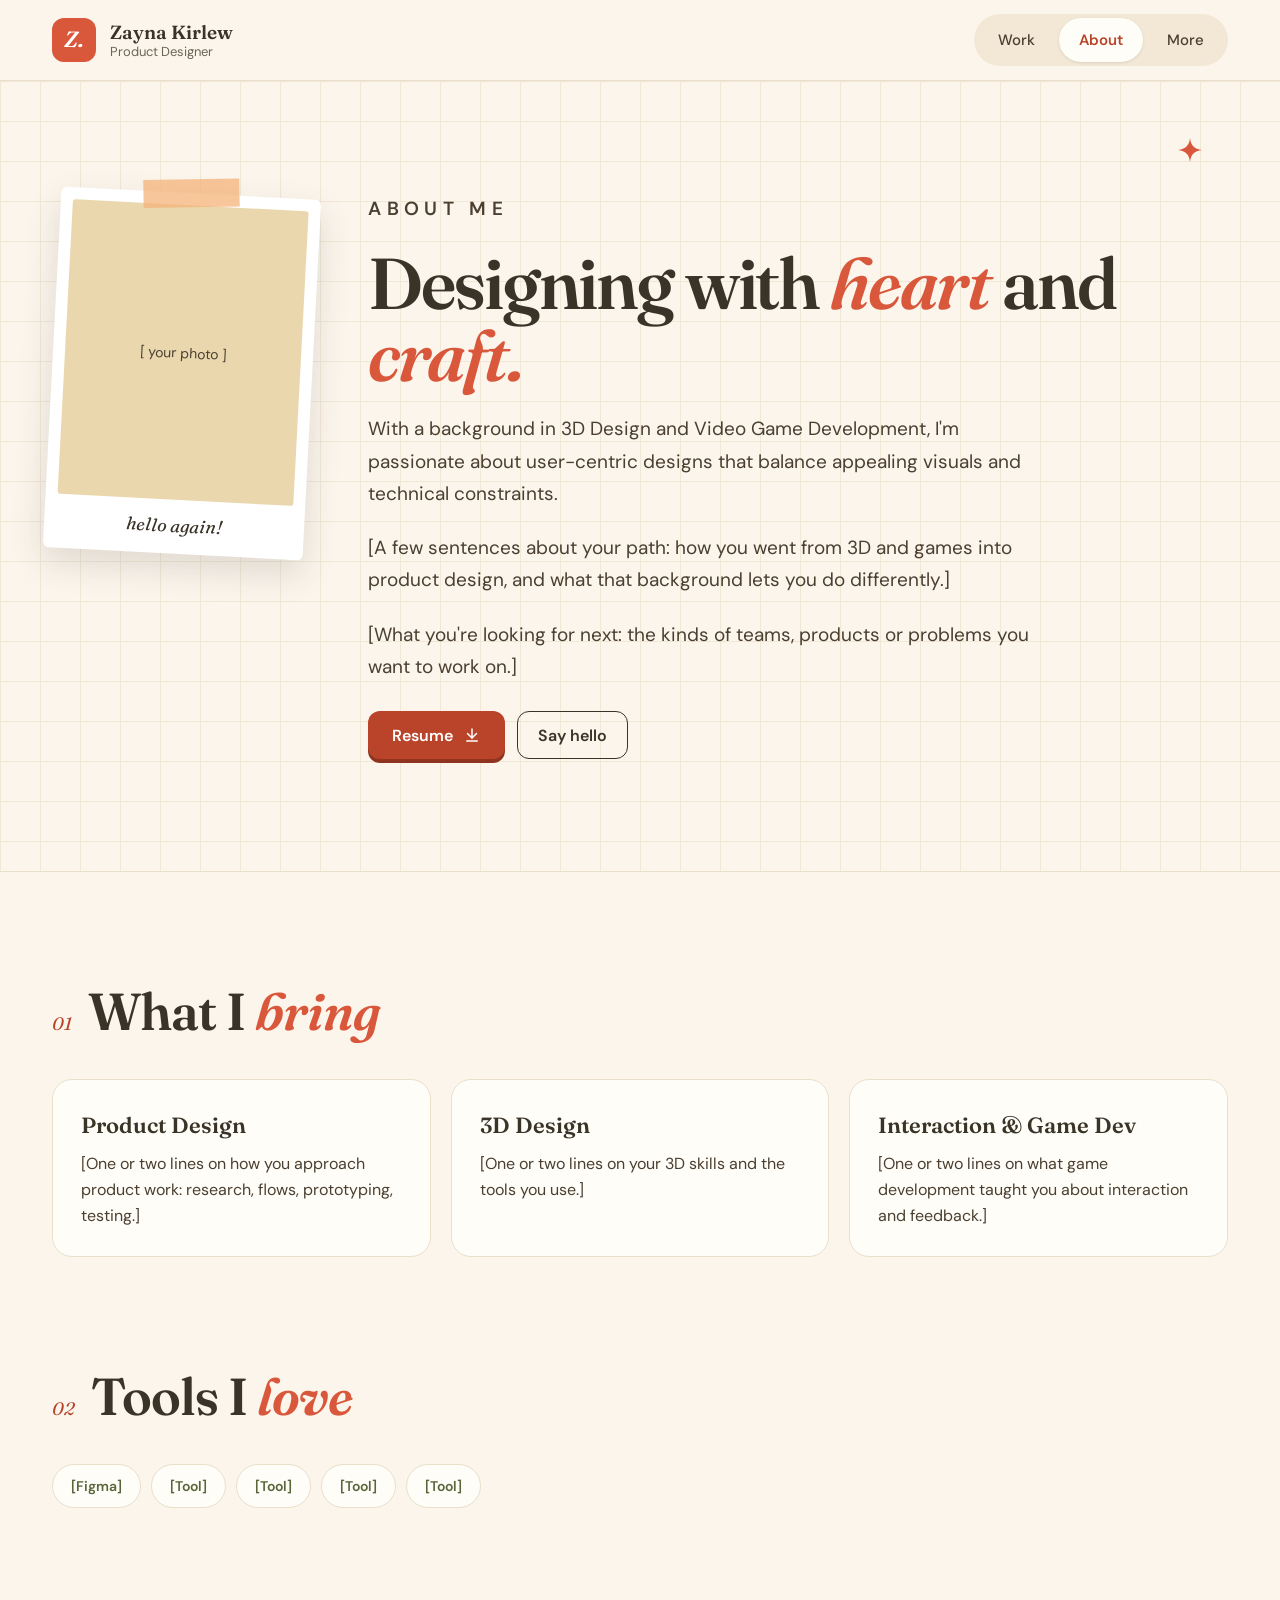
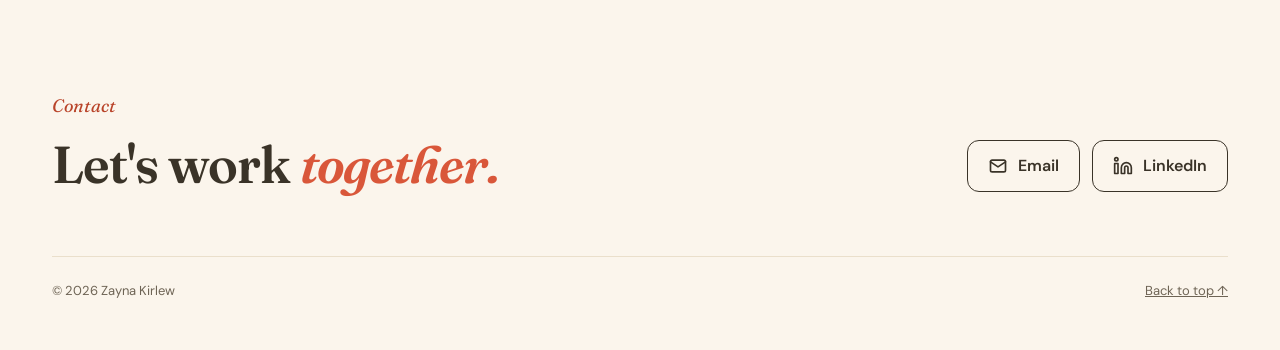
==== about.html @ 2c32fa51 "Add files via upload" ====
<!doctype html>
<html lang="en">
<head>
<meta charset="utf-8">
<meta name="viewport" content="width=device-width, initial-scale=1">
<title>About · Zayna Kirlew</title>
<meta name="description" content="About Zayna Kirlew, a product designer with a background in 3D design and video game development.">
<link rel="icon" href="assets/img/favicon.svg" type="image/svg+xml">
<link rel="preconnect" href="https://fonts.googleapis.com">
<link rel="preconnect" href="https://fonts.gstatic.com" crossorigin>
<link href="https://fonts.googleapis.com/css2?family=Fraunces:ital,opsz,wght@0,9..144,500;0,9..144,600;1,9..144,500;1,9..144,600&family=DM+Sans:wght@400;500;600;700&display=swap" rel="stylesheet">
<link rel="stylesheet" href="assets/css/style.css">
</head>
<body>
<a class="skip" href="#main">Skip to content</a>

<header class="site-header">
  <div class="wrap">
    <a class="brand" href="index.html" aria-label="Zayna Kirlew, home">
      <span class="brand-mark" aria-hidden="true">Z.</span>
      <span class="brand-text">
        <span class="brand-name">Zayna Kirlew</span>
        <span class="brand-role">Product Designer</span>
      </span>
    </a>
    <nav class="nav" aria-label="Main">
      <a href="index.html#work">Work</a>
      <a href="about.html" aria-current="page">About</a>
      <a href="index.html#more">More</a>
    </nav>
  </div>
</header>

<main id="main">
  <section class="hero grid-bg" aria-labelledby="about-title">
    <svg class="sparkle" aria-hidden="true" width="26" height="26" viewBox="0 0 24 24" style="right:6%;top:56px"><path d="M12 1C12.8 8 16 11.2 23 12C16 12.8 12.8 16 12 23C11.2 16 8 12.8 1 12C8 11.2 11.2 8 12 1Z" fill="#D9573A"/></svg>
    <div class="wrap">
      <div class="about-grid" style="width:100%">
        <figure class="photo">
          <!-- REPLACE: <img src="assets/img/zayna.jpg" alt="Zayna Kirlew"> -->
          <div class="ph" role="img" aria-label="Photo of Zayna (placeholder)">[ your photo ]</div>
          <figcaption>hello again!</figcaption>
        </figure>
        <div class="about-body">
          <p class="kicker">About me</p>
          <h1 id="about-title" class="h2" style="font-size:clamp(44px,6vw,72px)">Designing with <span class="accent">heart</span> and <span class="accent">craft.</span></h1>
          <p>With a background in 3D Design and Video Game Development, I'm passionate about user-centric designs that balance appealing visuals and technical constraints.</p>
          <p>[A few sentences about your path: how you went from 3D and games into product design, and what that background lets you do differently.]</p>
          <p>[What you're looking for next: the kinds of teams, products or problems you want to work on.]</p>
          <div style="display:flex;flex-wrap:wrap;gap:12px;padding-top:6px">
            <a class="btn btn-primary" href="assets/Zayna-Kirlew-Resume.pdf" target="_blank" rel="noopener">
              Resume
              <svg aria-hidden="true" width="18" height="18" viewBox="0 0 24 24" fill="none" stroke="currentColor" stroke-width="2" stroke-linecap="round" stroke-linejoin="round"><path d="M12 4v12"/><path d="M6 10l6 6 6-6"/><path d="M5 20h14"/></svg>
            </a>
            <a class="btn btn-outline" href="mailto:zaynakirlew@gmail.com" style="min-height:48px">Say hello</a>
          </div>
        </div>
      </div>
    </div>
  </section>

  <section class="section wrap" aria-labelledby="bring-title">
    <div class="section-head">
      <div class="title">
        <span class="num">01</span>
        <h2 id="bring-title">What I <span class="accent">bring</span></h2>
      </div>
    </div>
    <div class="cards">
      <div class="card">
        <h3>Product Design</h3>
        <p>[One or two lines on how you approach product work: research, flows, prototyping, testing.]</p>
      </div>
      <div class="card">
        <h3>3D Design</h3>
        <p>[One or two lines on your 3D skills and the tools you use.]</p>
      </div>
      <div class="card">
        <h3>Interaction &amp; Game Dev</h3>
        <p>[One or two lines on what game development taught you about interaction and feedback.]</p>
      </div>
    </div>
  </section>

  <section class="wrap" style="padding-bottom:clamp(40px,6vw,72px)" aria-labelledby="tools-title">
    <div class="section-head">
      <div class="title">
        <span class="num">02</span>
        <h2 id="tools-title">Tools I <span class="accent">love</span></h2>
      </div>
    </div>
    <div class="pills">
      <span class="pill">[Figma]</span>
      <span class="pill">[Tool]</span>
      <span class="pill">[Tool]</span>
      <span class="pill">[Tool]</span>
      <span class="pill">[Tool]</span>
    </div>
  </section>
</main>

<footer id="contact" class="site-footer wrap">
  <div class="footer-top">
    <div style="display:flex;flex-direction:column;gap:16px">
      <span class="num">Contact</span>
      <h2 class="h2">Let's work <span class="accent">together.</span></h2>
    </div>
    <div class="contact">
      <a class="btn btn-outline" href="mailto:zaynakirlew@gmail.com">
        <svg aria-hidden="true" width="20" height="20" viewBox="0 0 24 24" fill="none" stroke="currentColor" stroke-width="2" stroke-linecap="round" stroke-linejoin="round"><rect x="3" y="5" width="18" height="14" rx="2"/><path d="M3 7l9 6 9-6"/></svg>
        Email
      </a>
      <a class="btn btn-outline" href="https://www.linkedin.com/in/zkirlew/" target="_blank" rel="noopener">
        <svg aria-hidden="true" width="20" height="20" viewBox="0 0 24 24" fill="none" stroke="currentColor" stroke-width="2" stroke-linecap="round" stroke-linejoin="round"><path d="M16 8a6 6 0 0 1 6 6v7h-4v-7a2 2 0 0 0-4 0v7h-4v-7a6 6 0 0 1 6-6z"/><rect x="2" y="9" width="4" height="12"/><circle cx="4" cy="4" r="2"/></svg>
        LinkedIn
      </a>
    </div>
  </div>
  <div class="footer-bottom">
    <span>© <span data-year>2026</span> Zayna Kirlew</span>
    <a href="#main">Back to top ↑</a>
  </div>
</footer>

<script src="assets/js/main.js"></script>
</body>
</html>
---- assets/css/style.css ----
/* ==========================================================
   Zayna Kirlew — Portfolio
   Warm Journal theme
   ========================================================== */

:root {
  --cream: #FBF5EC;
  --paper: #FFFDF8;
  --grid: #F1E7D7;
  --line: #EADFCB;
  --chip: #F3E8D6;
  --ink: #3A3328;
  --body: #4A3F30;
  --muted: #6E6455;
  --coral: #D9573A;       /* large text & decoration */
  --coral-text: #B9442A;  /* small text & buttons (passes contrast) */
  --olive: #59663A;
  --olive-dark: #4A5530;
  --peach: #F4B37A;
  --peach-light: #F8DCC4;
  --sand: #EAD7AE;
  --sage-light: #E3E6D2;
  --on-olive: #F4EEDD;

  --serif: 'Fraunces', Georgia, serif;
  --sans: 'DM Sans', system-ui, -apple-system, sans-serif;
  --max: 1240px;
  --pad: clamp(16px, 4vw, 32px);
}

* { box-sizing: border-box; }
html { scroll-behavior: smooth; scroll-padding-top: 96px; }
body {
  margin: 0;
  background: var(--cream);
  color: var(--ink);
  font-family: var(--sans);
  font-size: 17px;
  line-height: 1.6;
  -webkit-font-smoothing: antialiased;
}
img { max-width: 100%; display: block; }
a { color: var(--ink); }
a:hover { color: var(--coral-text); }
:focus-visible { outline: 3px solid var(--coral-text); outline-offset: 3px; border-radius: 6px; }
em { font-style: italic; }

.wrap { max-width: var(--max); margin: 0 auto; padding-inline: var(--pad); }
.skip { position: absolute; left: -9999px; top: 8px; background: var(--ink); color: #fff; padding: 10px 16px; border-radius: 8px; z-index: 100; }
.skip:focus { left: 8px; color: #fff; }

/* ---------- Header ---------- */
.site-header {
  position: sticky; top: 0; z-index: 50;
  background: rgba(251, 245, 236, 0.92);
  backdrop-filter: blur(10px);
  -webkit-backdrop-filter: blur(10px);
  border-bottom: 1px solid var(--line);
}
.site-header .wrap {
  display: flex; flex-wrap: wrap; align-items: center; justify-content: space-between;
  gap: 12px 16px; padding-block: 14px;
}
.brand { display: flex; align-items: center; gap: 14px; text-decoration: none; }
.brand-mark {
  width: 44px; height: 44px; border-radius: 12px; background: var(--coral); color: #fff;
  display: flex; align-items: center; justify-content: center;
  font-family: var(--serif); font-style: italic; font-weight: 600; font-size: 22px;
}
.brand-text { display: flex; flex-direction: column; line-height: 1.2; }
.brand-name { font-family: var(--serif); font-size: 19px; font-weight: 600; color: var(--ink); }
.brand-role { font-size: 13px; color: var(--muted); }

.nav { display: flex; gap: 4px; padding: 4px; border-radius: 999px; background: var(--chip); }
.nav a {
  font-size: 15px; font-weight: 500; text-decoration: none; color: var(--body);
  padding: 10px 20px; border-radius: 999px; transition: background .2s, color .2s;
}
.nav a:hover { background: rgba(255, 253, 248, .6); color: var(--coral-text); }
.nav a[aria-current="page"] {
  background: var(--paper); color: var(--coral-text); font-weight: 600;
  box-shadow: 0 1px 3px rgba(58, 51, 40, .12);
}

/* ---------- Shared bits ---------- */
.grid-bg {
  background-color: var(--cream);
  background-image: linear-gradient(var(--grid) 1px, transparent 1px),
                    linear-gradient(90deg, var(--grid) 1px, transparent 1px);
  background-size: 40px 40px;
}
.kicker {
  font-size: 13px; font-weight: 600; letter-spacing: .28em; text-transform: uppercase;
  color: var(--coral-text); margin: 0;
}
.label {
  font-size: 12px; font-weight: 600; letter-spacing: .14em; text-transform: uppercase;
  color: var(--coral-text);
}
.num { font-family: var(--serif); font-style: italic; font-size: 18px; color: var(--coral-text); }
.accent { color: var(--coral); font-style: italic; }
.sparkle { position: absolute; pointer-events: none; }

.btn {
  display: inline-flex; align-items: center; gap: 10px; min-height: 48px; padding: 0 24px;
  border-radius: 12px; font-weight: 600; font-size: 16px; text-decoration: none;
  transition: transform .15s ease, box-shadow .15s ease, background .2s;
}
.btn svg { flex: none; }
.btn:hover { transform: translateY(-2px); }
.btn-primary { background: var(--coral-text); color: #fff; box-shadow: 0 4px 0 #8E3420; }
.btn-primary:hover { color: #fff; background: #A63D25; }
.btn-outline { border: 1.5px solid var(--ink); color: var(--ink); min-height: 52px; padding: 0 20px; }
.btn-outline:hover { background: var(--ink); color: var(--cream); }
.btn-light { background: var(--cream); color: var(--ink); }
.btn-light:hover { color: var(--coral-text); }

.chip { font-size: 13px; padding: 6px 12px; border-radius: 999px; background: var(--chip); color: var(--body); }

/* image placeholders — replace with <img> when real images arrive */
.ph {
  display: flex; align-items: center; justify-content: center; text-align: center;
  font-size: 14px; color: var(--body); padding: 16px;
}

/* ---------- Hero ---------- */
.hero { position: relative; overflow: hidden; border-bottom: 1px solid var(--line); }
.hero .wrap {
  position: relative; display: flex; flex-wrap: wrap; align-items: center;
  gap: 56px; padding-block: clamp(64px, 10vw, 112px);
}
.hero-text { flex: 999 1 520px; min-width: 0; display: flex; flex-direction: column; gap: 26px; }
.hero h1 {
  margin: 0; font-family: var(--serif); font-weight: 600;
  font-size: clamp(52px, 8vw, 104px); line-height: 1; letter-spacing: -.03em;
}
.hero p.lead { margin: 0; max-width: 640px; font-size: clamp(18px, 2vw, 20px); line-height: 1.65; color: var(--body); }

.photo {
  flex: 1 1 260px; max-width: 340px; margin: 0 auto; position: relative;
  background: #fff; padding: 12px 12px 54px; border-radius: 6px;
  box-shadow: 0 14px 34px rgba(58, 51, 40, .14);
  transform: rotate(3deg); transition: transform .3s ease;
}
.photo:hover { transform: rotate(0deg) scale(1.02); }
.photo img, .photo .ph { width: 100%; aspect-ratio: 4 / 5; object-fit: cover; border-radius: 3px; background: var(--sand); }
.photo figcaption {
  position: absolute; left: 0; right: 0; bottom: 14px; text-align: center;
  font-family: var(--serif); font-style: italic; font-size: 18px; color: var(--ink);
}
.photo::before {
  content: ""; position: absolute; left: 50%; top: -14px; width: 96px; height: 28px; margin-left: -48px;
  background: rgba(244, 179, 122, .75); transform: rotate(-4deg);
}

/* ---------- Section heads ---------- */
.section { padding-block: clamp(72px, 9vw, 112px); }
.section-head {
  display: flex; flex-wrap: wrap; align-items: baseline; justify-content: space-between;
  gap: 12px 16px; margin-bottom: 40px;
}
.section-head .title { display: flex; align-items: baseline; gap: 16px; }
.section-head h2, .h2 {
  margin: 0; font-family: var(--serif); font-weight: 600;
  font-size: clamp(34px, 4.5vw, 52px); line-height: 1.05; letter-spacing: -.02em;
}
.count { font-size: 14px; color: var(--muted); }

/* ---------- Project grid ---------- */
.projects { display: flex; flex-wrap: wrap; gap: 40px 32px; }
.project { flex: 1 1 440px; min-width: 0; display: flex; flex-direction: column; gap: 16px; text-decoration: none; color: var(--ink); }
.project.featured { flex-basis: 100%; }
.project .thumb {
  width: 100%; aspect-ratio: 980 / 551; border-radius: 22px; overflow: hidden; position: relative;
}
.project .thumb img { width: 100%; height: 100%; object-fit: cover; transition: transform .5s ease; }
.project:hover .thumb img { transform: scale(1.03); }
.project .thumb.ph { transition: transform .3s ease; }
.project:hover .thumb.ph { transform: translateY(-4px); }
.project h3 { margin: 0; font-family: var(--serif); font-weight: 600; font-size: 25px; line-height: 1.2; }
.project.featured h3 { font-size: clamp(26px, 3vw, 32px); }
.project .meta { display: flex; flex-direction: column; gap: 6px; }
.project-row { display: flex; flex-wrap: wrap; align-items: center; justify-content: space-between; gap: 12px; }
.project-row .chips { display: flex; align-items: center; gap: 10px; }
.arrow {
  width: 44px; height: 44px; border-radius: 999px; background: var(--coral-text); color: #fff;
  display: flex; align-items: center; justify-content: center; transition: transform .2s ease;
}
.project:hover .arrow { transform: rotate(45deg); }
.project:hover h3 { color: var(--coral-text); }

.bg-olive { background: var(--olive); color: var(--on-olive); }
.bg-peach { background: var(--peach); }
.bg-sand { background: var(--sand); }
.bg-sage { background: var(--sage-light); }
.bg-peach-light { background: var(--peach-light); }

/* ---------- 3D band ---------- */
.band-outer { padding-inline: clamp(8px, 2vw, 16px); }
.band {
  max-width: var(--max); margin: 0 auto; border-radius: 28px;
  background-color: var(--olive);
  background-image: linear-gradient(rgba(255,255,255,.07) 1px, transparent 1px),
                    linear-gradient(90deg, rgba(255,255,255,.07) 1px, transparent 1px);
  background-size: 40px 40px;
  color: var(--on-olive);
  padding: clamp(40px, 6vw, 72px) clamp(24px, 4vw, 48px);
  display: flex; flex-wrap: wrap; align-items: center; gap: 48px;
}
.band-text { flex: 1 1 320px; display: flex; flex-direction: column; gap: 20px; }
.band .label { color: #F8D3AE; }
.band p { margin: 0; font-size: 19px; line-height: 1.55; color: #EFE9D6; }
.band p a { color: #fff; font-weight: 600; text-underline-offset: 4px; }
.band-img { flex: 2 1 460px; min-width: 0; display: block; border-radius: 16px; overflow: hidden; }
.band-img img, .band-img .ph { width: 100%; aspect-ratio: 959 / 298; object-fit: cover; }
.band-img .ph { background: var(--olive-dark); color: var(--on-olive); }
.band-img img { transition: transform .5s ease; }
.band-img:hover img { transform: scale(1.03); }

/* ---------- Footer ---------- */
.site-footer { padding-block: clamp(80px, 9vw, 112px) 48px; }
.footer-top { display: flex; flex-wrap: wrap; align-items: flex-end; justify-content: space-between; gap: 32px; }
.footer-top .h2 { max-width: 640px; }
.contact { display: flex; flex-wrap: wrap; gap: 12px; }
.footer-bottom {
  display: flex; flex-wrap: wrap; justify-content: space-between; gap: 12px;
  margin-top: 64px; padding-top: 24px; border-top: 1px solid var(--line);
  font-size: 13px; color: var(--muted);
}
.footer-bottom a { color: var(--muted); }

/* ---------- About page ---------- */
.about-grid { display: flex; flex-wrap: wrap; gap: 56px; align-items: flex-start; }
.about-grid .photo { flex: 1 1 260px; margin: 0; }
.about-body { flex: 999 1 520px; min-width: 0; display: flex; flex-direction: column; gap: 22px; }
.about-body p { margin: 0; font-size: 19px; line-height: 1.7; color: var(--body); max-width: 680px; }
.cards { display: grid; grid-template-columns: repeat(auto-fit, minmax(min(100%, 260px), 1fr)); gap: 20px; }
.card { background: var(--paper); border: 1px solid var(--line); border-radius: 20px; padding: 28px; }
.card h3 { margin: 0 0 8px; font-family: var(--serif); font-weight: 600; font-size: 22px; }
.card p { margin: 0; color: var(--body); font-size: 16px; }
.pills { display: flex; flex-wrap: wrap; gap: 10px; }
.pill { padding: 10px 18px; border-radius: 999px; background: var(--paper); border: 1px solid var(--line); font-weight: 600; font-size: 14px; color: var(--olive); }

/* ---------- Case study ---------- */
.cs-hero { position: relative; overflow: hidden; border-bottom: 1px solid var(--line); }
.cs-hero .wrap { padding-block: clamp(48px, 7vw, 88px) clamp(40px, 6vw, 72px); display: flex; flex-direction: column; gap: 22px; }
.back { display: inline-flex; align-items: center; gap: 8px; font-weight: 600; font-size: 15px; text-decoration: none; color: var(--coral-text); align-self: flex-start; padding: 8px 0; }
.cs-hero h1 { margin: 0; font-family: var(--serif); font-weight: 600; font-size: clamp(40px, 6vw, 72px); line-height: 1.05; letter-spacing: -.02em; max-width: 900px; }
.cs-hero .lead { margin: 0; font-size: 20px; line-height: 1.6; color: var(--body); max-width: 720px; }
.facts { display: grid; grid-template-columns: repeat(auto-fit, minmax(min(100%, 180px), 1fr)); gap: 16px; margin-top: 12px; }
.fact { background: var(--paper); border: 1px solid var(--line); border-radius: 16px; padding: 16px 20px; }
.fact dt { font-size: 12px; font-weight: 600; letter-spacing: .14em; text-transform: uppercase; color: var(--coral-text); }
.fact dd { margin: 4px 0 0; font-weight: 600; }
.cs-cover { width: 100%; aspect-ratio: 16 / 9; border-radius: 24px; overflow: hidden; margin-top: clamp(40px, 6vw, 64px); }
.cs-cover img, .cs-cover.ph { width: 100%; height: 100%; object-fit: cover; }

.cs-body { display: flex; flex-direction: column; gap: clamp(56px, 7vw, 88px); padding-block: clamp(56px, 7vw, 88px); }
.cs-section { display: flex; flex-wrap: wrap; gap: 24px 56px; }
.cs-section > header { flex: 1 1 220px; display: flex; flex-direction: column; gap: 6px; }
.cs-section > header h2 { margin: 0; font-family: var(--serif); font-weight: 600; font-size: 32px; line-height: 1.1; }
.cs-section > .content { flex: 999 1 560px; min-width: 0; display: flex; flex-direction: column; gap: 18px; }
.cs-section p { margin: 0; font-size: 18px; line-height: 1.75; color: var(--body); }
.cs-section ul { margin: 0; padding-left: 22px; font-size: 18px; line-height: 1.75; color: var(--body); }
.cs-img { width: 100%; border-radius: 18px; overflow: hidden; }
.cs-img.ph { aspect-ratio: 16 / 9; }
.cs-img figcaption { font-size: 14px; color: var(--muted); padding-top: 10px; }
.results { display: grid; grid-template-columns: repeat(auto-fit, minmax(min(100%, 200px), 1fr)); gap: 16px; }
.result { background: var(--paper); border: 1px solid var(--line); border-radius: 18px; padding: 24px; }
.result strong { display: block; font-family: var(--serif); font-size: 40px; line-height: 1; color: var(--coral-text); font-weight: 600; }
.result span { display: block; margin-top: 8px; font-size: 15px; color: var(--muted); }

.next {
  display: flex; flex-wrap: wrap; justify-content: space-between; align-items: center; gap: 16px;
  padding: 32px; border-radius: 24px; background: var(--sand); text-decoration: none; color: var(--ink);
}
.next .h2 { font-size: clamp(26px, 3.4vw, 36px); }
.next:hover { color: var(--ink); }
.next:hover .arrow { transform: translateX(6px); }

/* ---------- Motion preferences ---------- */
@media (prefers-reduced-motion: reduce) {
  html { scroll-behavior: auto; }
  *, *::before, *::after { transition: none !important; }
}

/* ---------- Small screens ---------- */
@media (max-width: 640px) {
  .site-header .wrap { justify-content: center; }
  .nav a { padding: 10px 16px; }
  .photo { transform: rotate(2deg); max-width: 280px; }
  .project-row .chips .chip { display: none; }
}
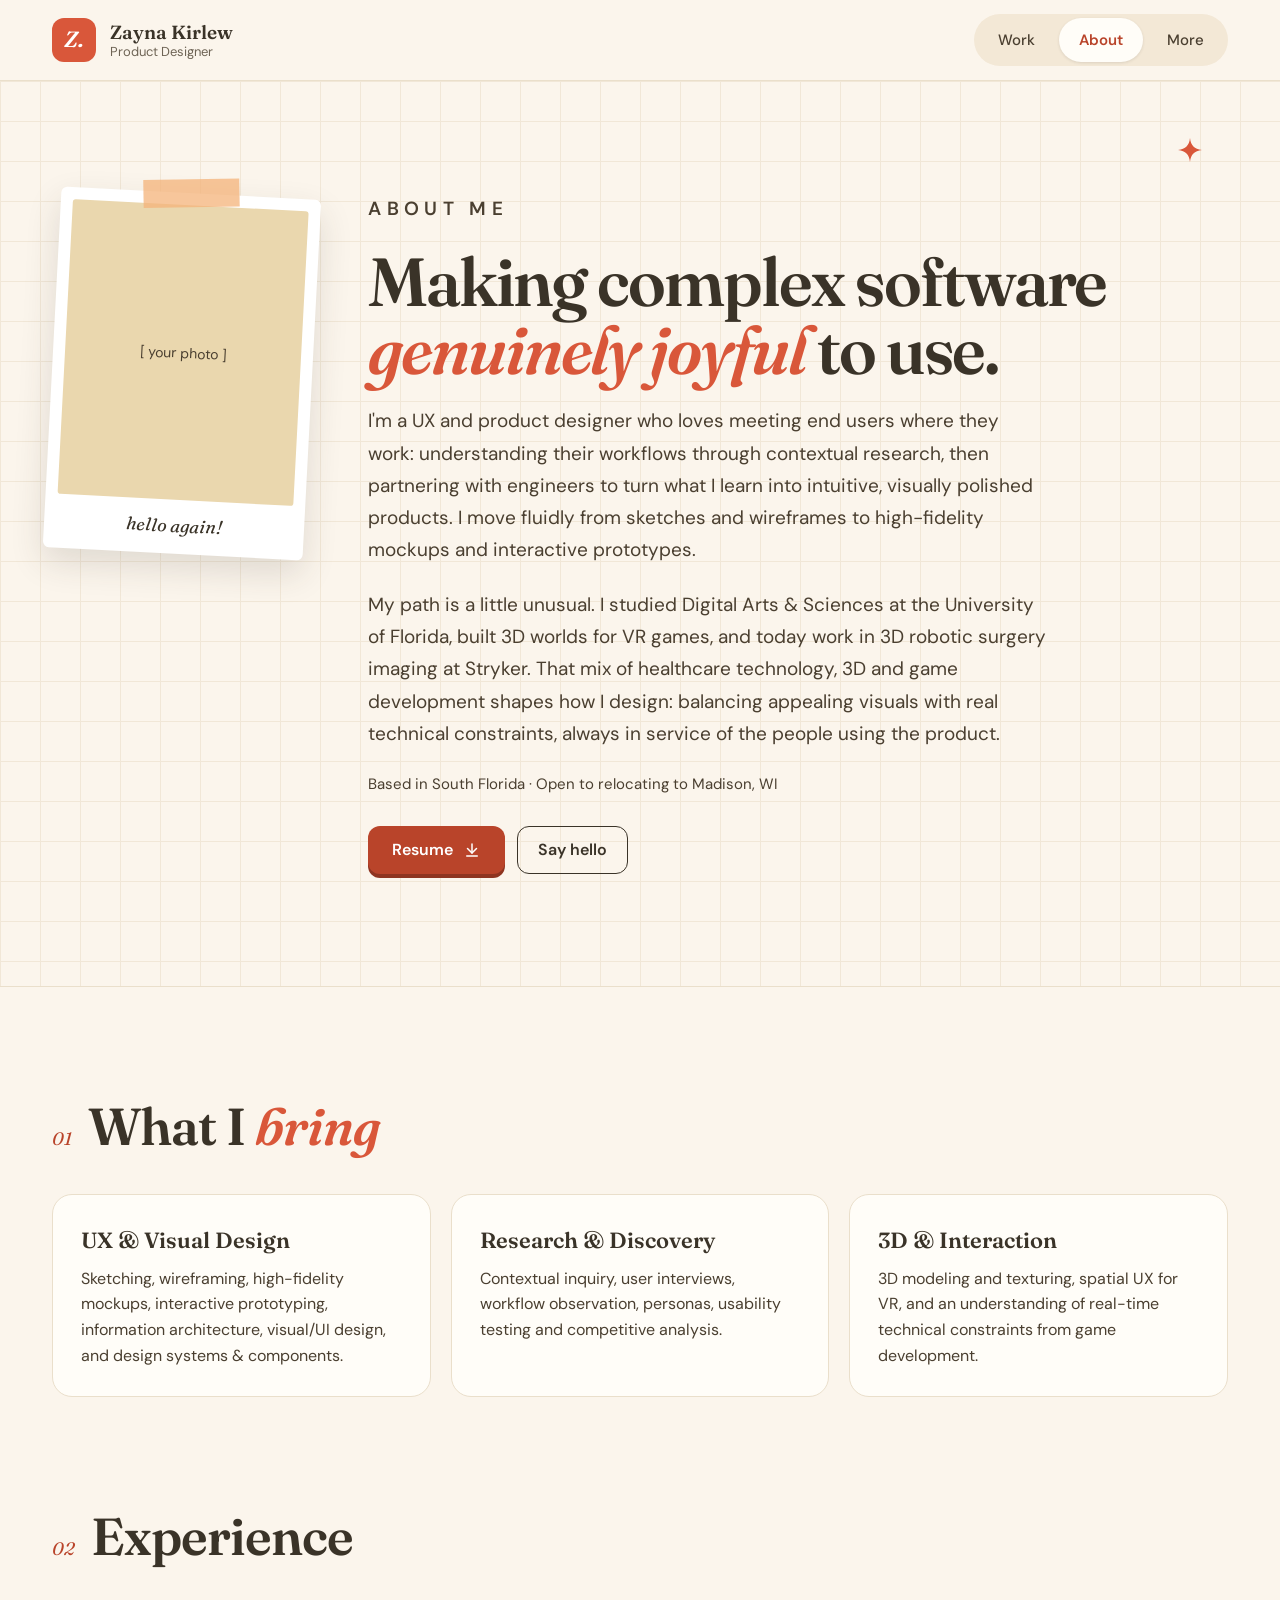
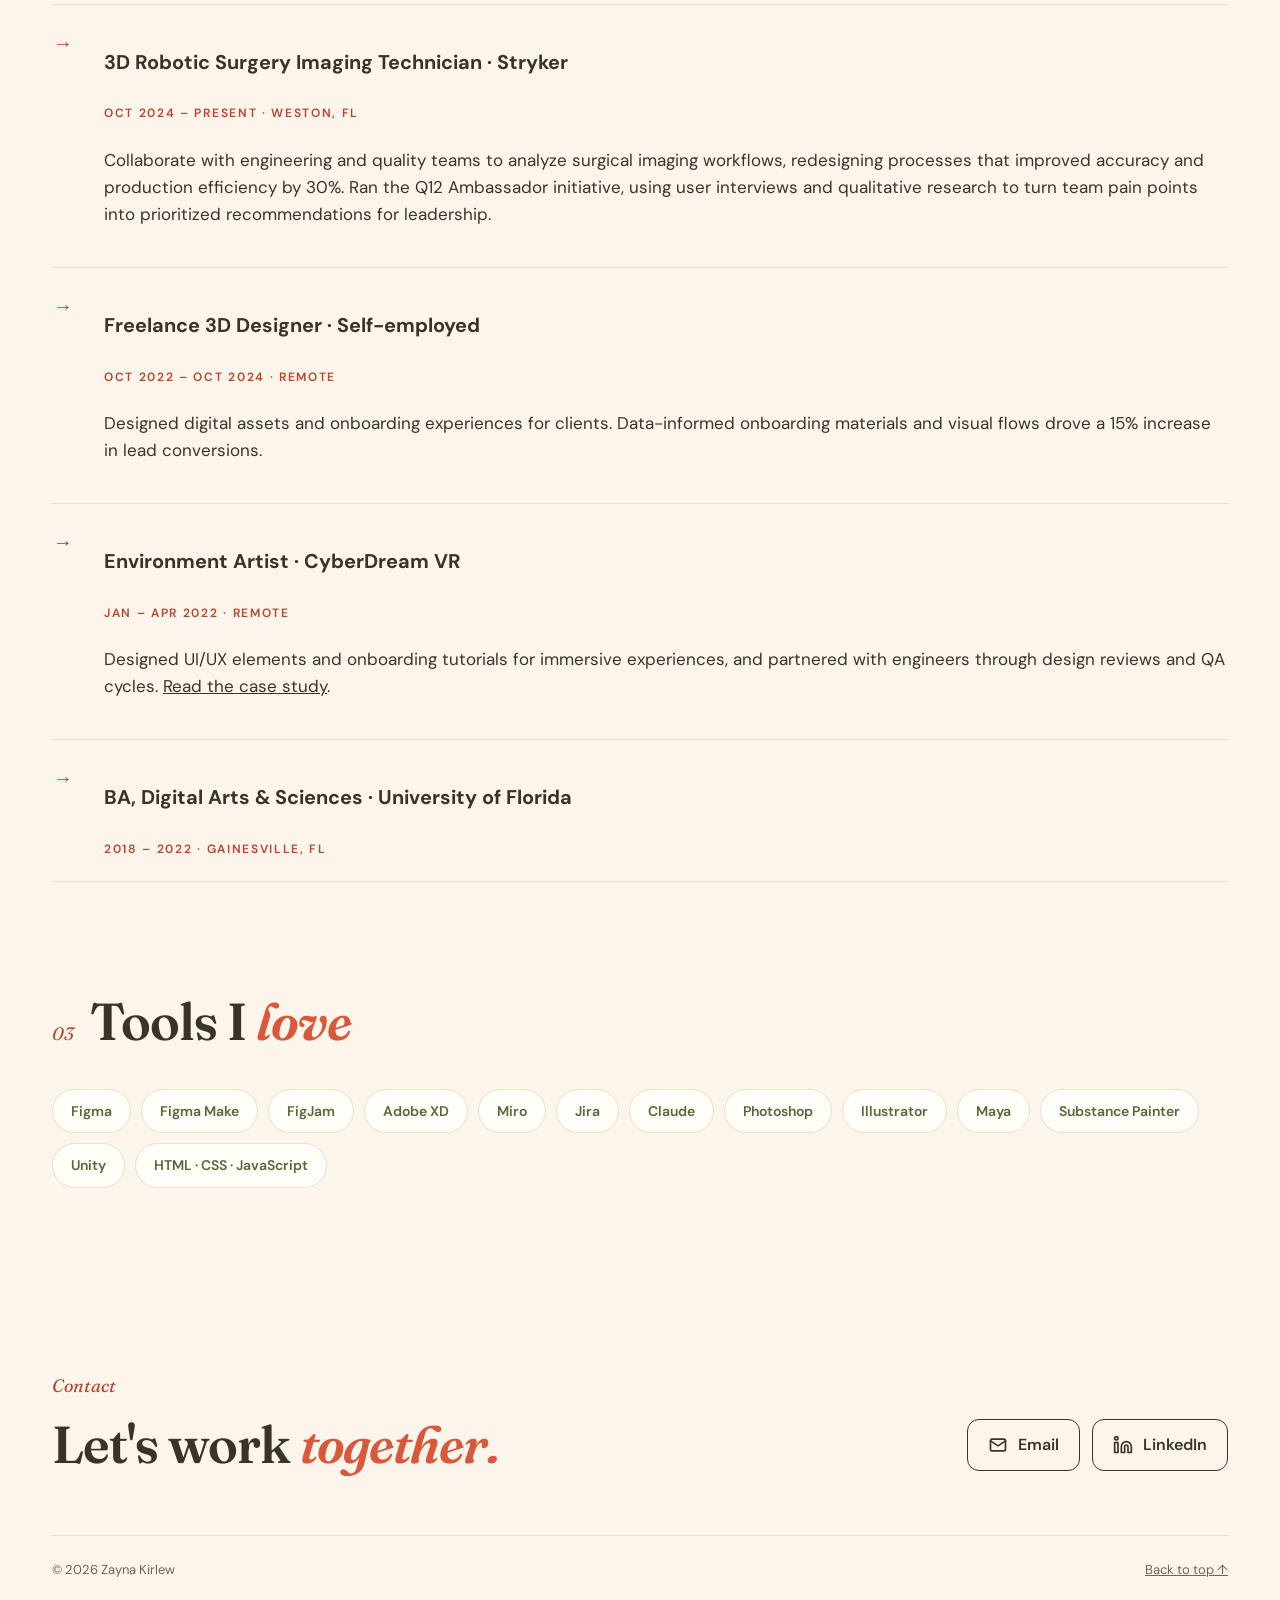
==== commit c11587a2: "Add files via upload" ====
--- a/about.html
+++ b/about.html
@@ -43,10 +43,10 @@
         </figure>
         <div class="about-body">
           <p class="kicker">About me</p>
-          <h1 id="about-title" class="h2" style="font-size:clamp(44px,6vw,72px)">Designing with <span class="accent">heart</span> and <span class="accent">craft.</span></h1>
-          <p>With a background in 3D Design and Video Game Development, I'm passionate about user-centric designs that balance appealing visuals and technical constraints.</p>
-          <p>[A few sentences about your path: how you went from 3D and games into product design, and what that background lets you do differently.]</p>
-          <p>[What you're looking for next: the kinds of teams, products or problems you want to work on.]</p>
+          <h1 id="about-title" class="h2" style="font-size:clamp(40px,5.5vw,68px)">Making complex software <span class="accent">genuinely joyful</span> to use.</h1>
+          <p>I'm a UX and product designer who loves meeting end users where they work: understanding their workflows through contextual research, then partnering with engineers to turn what I learn into intuitive, visually polished products. I move fluidly from sketches and wireframes to high-fidelity mockups and interactive prototypes.</p>
+          <p>My path is a little unusual. I studied Digital Arts &amp; Sciences at the University of Florida, built 3D worlds for VR games, and today work in 3D robotic surgery imaging at Stryker. That mix of healthcare technology, 3D and game development shapes how I design: balancing appealing visuals with real technical constraints, always in service of the people using the product.</p>
+          <p class="note" style="font-size:15px">Based in South Florida · Open to relocating to Madison, WI</p>
           <div style="display:flex;flex-wrap:wrap;gap:12px;padding-top:6px">
             <a class="btn btn-primary" href="assets/Zayna-Kirlew-Resume.pdf" target="_blank" rel="noopener">
               Resume
@@ -68,33 +68,56 @@
     </div>
     <div class="cards">
       <div class="card">
-        <h3>Product Design</h3>
-        <p>[One or two lines on how you approach product work: research, flows, prototyping, testing.]</p>
+        <h3>UX &amp; Visual Design</h3>
+        <p>Sketching, wireframing, high-fidelity mockups, interactive prototyping, information architecture, visual/UI design, and design systems &amp; components.</p>
       </div>
       <div class="card">
-        <h3>3D Design</h3>
-        <p>[One or two lines on your 3D skills and the tools you use.]</p>
+        <h3>Research &amp; Discovery</h3>
+        <p>Contextual inquiry, user interviews, workflow observation, personas, usability testing and competitive analysis.</p>
       </div>
       <div class="card">
-        <h3>Interaction &amp; Game Dev</h3>
-        <p>[One or two lines on what game development taught you about interaction and feedback.]</p>
+        <h3>3D &amp; Interaction</h3>
+        <p>3D modeling and texturing, spatial UX for VR, and an understanding of real-time technical constraints from game development.</p>
       </div>
+    </div>
+  </section>
+
+  <section class="wrap" style="padding-bottom:clamp(72px,9vw,112px)" aria-labelledby="exp-title">
+    <div class="section-head">
+      <div class="title">
+        <span class="num">02</span>
+        <h2 id="exp-title">Experience</h2>
+      </div>
+    </div>
+    <div class="points">
+      <div class="point"><span class="n">→</span><div><h3>3D Robotic Surgery Imaging Technician · Stryker</h3><span class="label">Oct 2024 – Present · Weston, FL</span><p>Collaborate with engineering and quality teams to analyze surgical imaging workflows, redesigning processes that improved accuracy and production efficiency by 30%. Ran the Q12 Ambassador initiative, using user interviews and qualitative research to turn team pain points into prioritized recommendations for leadership.</p></div></div>
+      <div class="point"><span class="n">→</span><div><h3>Freelance 3D Designer · Self-employed</h3><span class="label">Oct 2022 – Oct 2024 · Remote</span><p>Designed digital assets and onboarding experiences for clients. Data-informed onboarding materials and visual flows drove a 15% increase in lead conversions.</p></div></div>
+      <div class="point"><span class="n">→</span><div><h3>Environment Artist · CyberDream VR</h3><span class="label">Jan – Apr 2022 · Remote</span><p>Designed UI/UX elements and onboarding tutorials for immersive experiences, and partnered with engineers through design reviews and QA cycles. <a href="projects/cyberdream.html">Read the case study</a>.</p></div></div>
+      <div class="point"><span class="n">→</span><div><h3>BA, Digital Arts &amp; Sciences · University of Florida</h3><span class="label">2018 – 2022 · Gainesville, FL</span></div></div>
     </div>
   </section>
 
   <section class="wrap" style="padding-bottom:clamp(40px,6vw,72px)" aria-labelledby="tools-title">
     <div class="section-head">
       <div class="title">
-        <span class="num">02</span>
+        <span class="num">03</span>
         <h2 id="tools-title">Tools I <span class="accent">love</span></h2>
       </div>
     </div>
     <div class="pills">
-      <span class="pill">[Figma]</span>
-      <span class="pill">[Tool]</span>
-      <span class="pill">[Tool]</span>
-      <span class="pill">[Tool]</span>
-      <span class="pill">[Tool]</span>
+      <span class="pill">Figma</span>
+      <span class="pill">Figma Make</span>
+      <span class="pill">FigJam</span>
+      <span class="pill">Adobe XD</span>
+      <span class="pill">Miro</span>
+      <span class="pill">Jira</span>
+      <span class="pill">Claude</span>
+      <span class="pill">Photoshop</span>
+      <span class="pill">Illustrator</span>
+      <span class="pill">Maya</span>
+      <span class="pill">Substance Painter</span>
+      <span class="pill">Unity</span>
+      <span class="pill">HTML · CSS · JavaScript</span>
     </div>
   </section>
 </main>
--- a/assets/css/style.css
+++ b/assets/css/style.css
@@ -212,7 +212,7 @@
 .band p { margin: 0; font-size: 19px; line-height: 1.55; color: #EFE9D6; }
 .band p a { color: #fff; font-weight: 600; text-underline-offset: 4px; }
 .band-img { flex: 2 1 460px; min-width: 0; display: block; border-radius: 16px; overflow: hidden; }
-.band-img img, .band-img .ph { width: 100%; aspect-ratio: 959 / 298; object-fit: cover; }
+.band-img img, .band-img .ph { width: 100%; height: auto; aspect-ratio: 3 / 1; object-fit: cover; }
 .band-img .ph { background: var(--olive-dark); color: var(--on-olive); }
 .band-img img { transition: transform .5s ease; }
 .band-img:hover img { transform: scale(1.03); }
@@ -251,7 +251,7 @@
 .fact { background: var(--paper); border: 1px solid var(--line); border-radius: 16px; padding: 16px 20px; }
 .fact dt { font-size: 12px; font-weight: 600; letter-spacing: .14em; text-transform: uppercase; color: var(--coral-text); }
 .fact dd { margin: 4px 0 0; font-weight: 600; }
-.cs-cover { width: 100%; aspect-ratio: 16 / 9; border-radius: 24px; overflow: hidden; margin-top: clamp(40px, 6vw, 64px); }
+.cs-cover { width: 100%; aspect-ratio: 16 / 9; border-radius: 24px; overflow: hidden; margin: clamp(28px, 4vw, 44px) 0 0; box-shadow: 0 18px 40px rgba(58, 51, 40, .14); }
 .cs-cover img, .cs-cover.ph { width: 100%; height: 100%; object-fit: cover; }
 
 .cs-body { display: flex; flex-direction: column; gap: clamp(56px, 7vw, 88px); padding-block: clamp(56px, 7vw, 88px); }
@@ -277,6 +277,50 @@
 .next:hover { color: var(--ink); }
 .next:hover .arrow { transform: translateX(6px); }
 
+.cs-section h3 { margin: 0; font-family: var(--serif); font-weight: 600; font-size: 22px; line-height: 1.25; }
+.cs-section .sub { font-family: var(--serif); font-style: italic; font-size: 24px; line-height: 1.35; color: var(--ink); }
+.cs-img img { width: 100%; height: auto; border-radius: 18px; }
+
+.points { display: flex; flex-direction: column; gap: 0; }
+.point { display: flex; gap: 20px; padding: 22px 0; border-top: 1px solid var(--line); }
+.point:last-child { border-bottom: 1px solid var(--line); }
+.point .n { font-family: var(--serif); font-style: italic; font-size: 20px; color: var(--coral-text); flex: none; width: 32px; }
+.point div { display: flex; flex-direction: column; gap: 6px; }
+.point p { font-size: 17px; }
+
+.quote {
+  margin: 0; padding: 28px 32px; border-radius: 20px; background: var(--paper); border: 1px solid var(--line);
+  position: relative;
+}
+.quote p { font-family: var(--serif); font-style: italic; font-size: 21px; line-height: 1.5; color: var(--ink); }
+.quote::before {
+  content: "\201C"; position: absolute; top: -18px; left: 24px; font-family: var(--serif);
+  font-size: 72px; line-height: 1; color: var(--coral);
+}
+.quote cite { display: block; margin-top: 10px; font-style: normal; font-size: 13px; font-weight: 600; letter-spacing: .14em; text-transform: uppercase; color: var(--coral-text); }
+
+.decision { display: flex; flex-direction: column; gap: 14px; padding: 28px; border-radius: 20px; background: var(--paper); border: 1px solid var(--line); }
+.decision p { font-size: 17px; }
+
+.persona { display: flex; flex-direction: column; gap: 10px; }
+.persona .avatar {
+  width: 52px; height: 52px; border-radius: 999px; display: flex; align-items: center; justify-content: center;
+  font-weight: 700; font-size: 16px; background: var(--sand); color: var(--ink);
+}
+.persona .role { font-size: 14px; color: var(--muted); }
+.card dl { margin: 10px 0 0; display: flex; flex-direction: column; gap: 8px; font-size: 15px; }
+.card dt { font-size: 12px; font-weight: 600; letter-spacing: .14em; text-transform: uppercase; color: var(--coral-text); }
+.card dd { margin: 0; color: var(--body); }
+
+.callout { padding: 28px 32px; border-radius: 20px; background: var(--olive); color: var(--on-olive); display: flex; flex-direction: column; gap: 10px; }
+.callout .label { color: #F8D3AE; }
+.callout p { color: #EFE9D6; font-size: 18px; }
+.callout h3 { color: #fff; }
+
+.note { font-size: 14px; line-height: 1.6; color: var(--muted); }
+.swatches { display: flex; flex-wrap: wrap; gap: 10px; }
+.swatches .pill { color: var(--ink); }
+
 /* ---------- Motion preferences ---------- */
 @media (prefers-reduced-motion: reduce) {
   html { scroll-behavior: auto; }
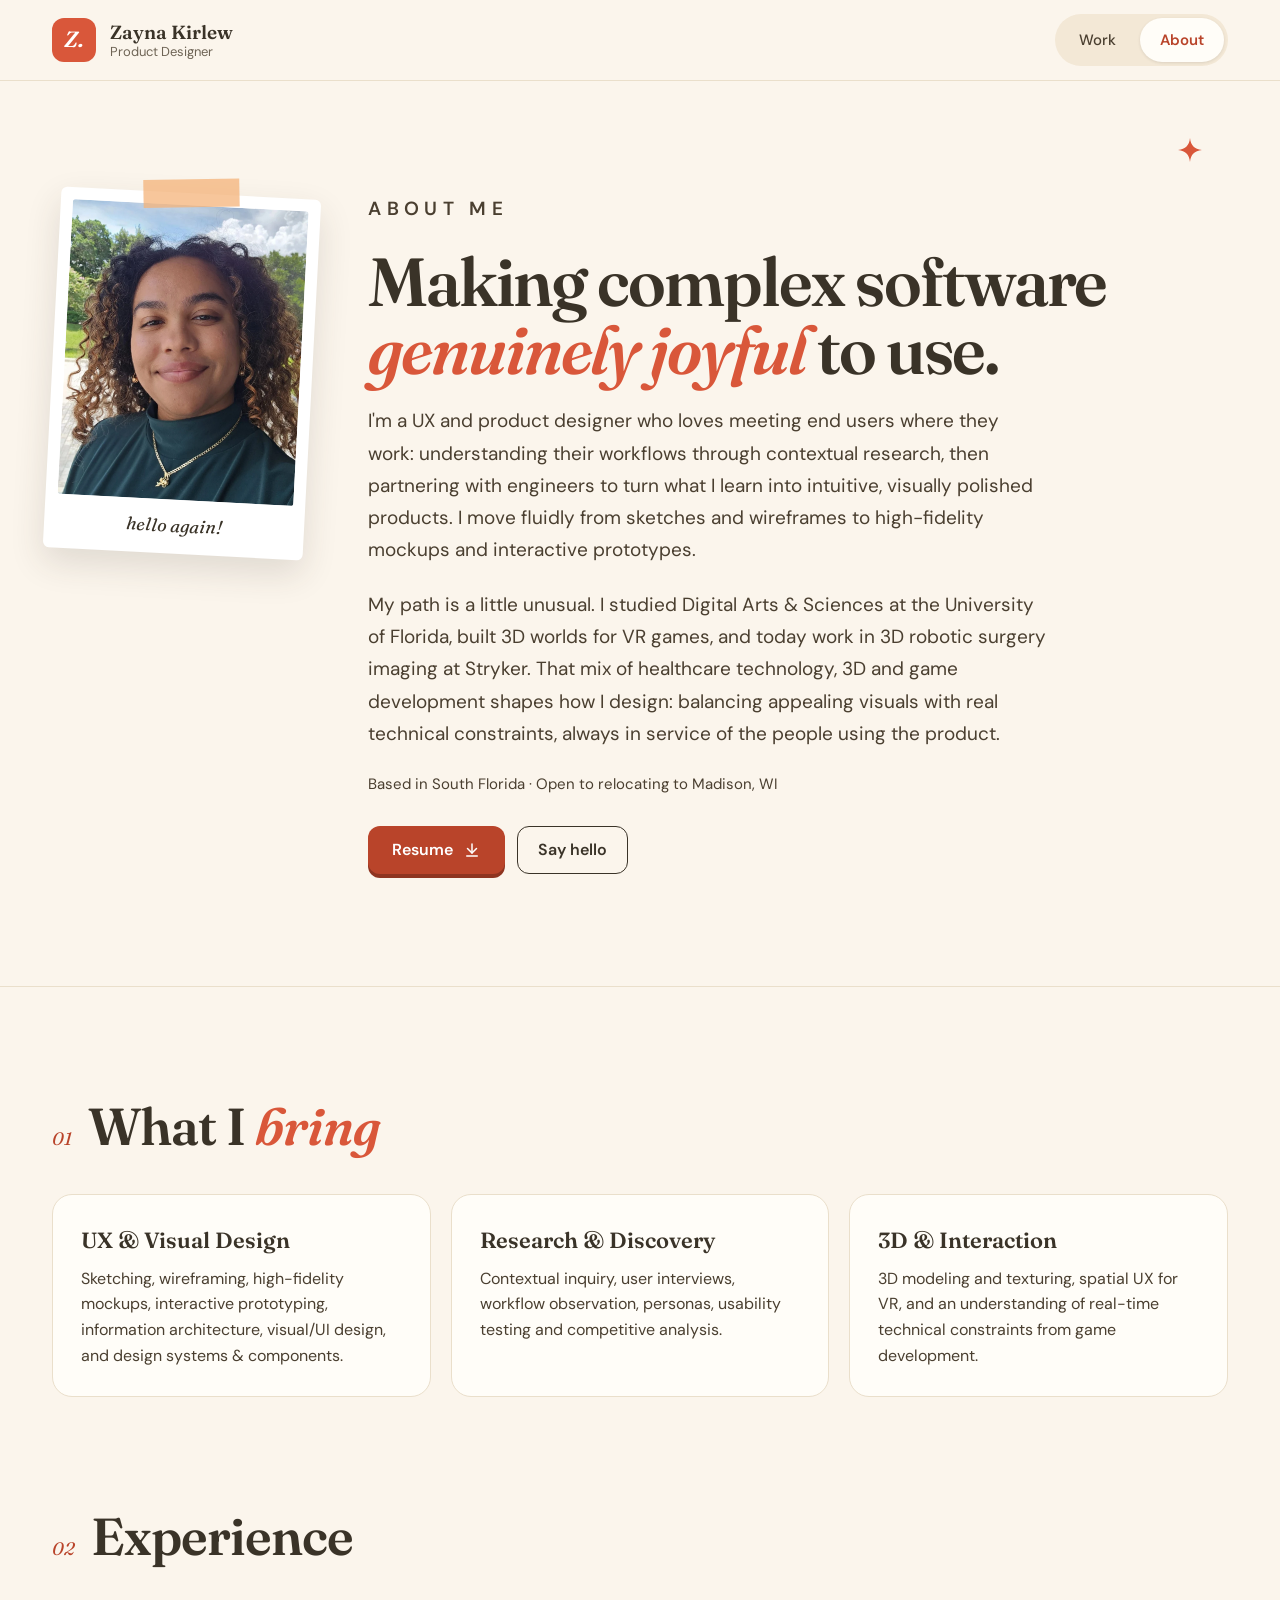
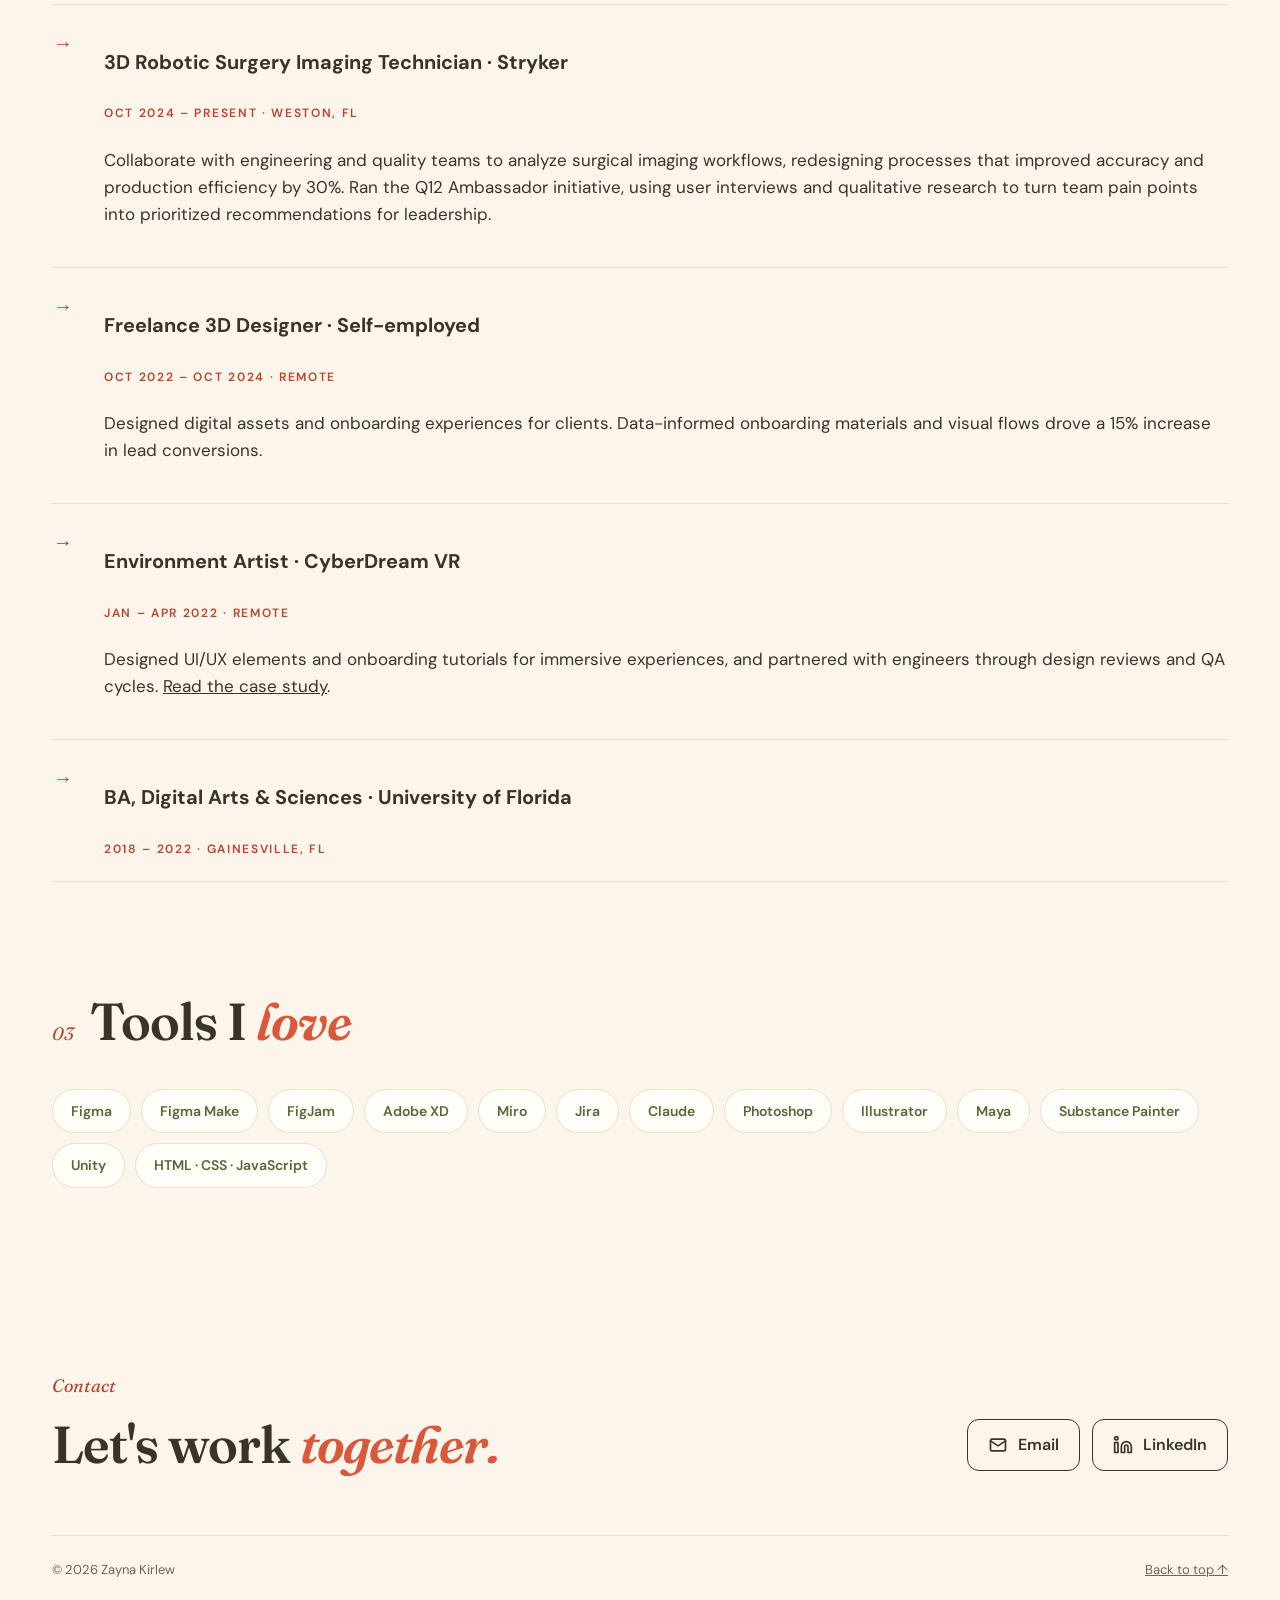
==== commit f4e0decf: "Add files via upload" ====
--- a/about.html
+++ b/about.html
@@ -26,19 +26,17 @@
     <nav class="nav" aria-label="Main">
       <a href="index.html#work">Work</a>
       <a href="about.html" aria-current="page">About</a>
-      <a href="index.html#more">More</a>
     </nav>
   </div>
 </header>
 
 <main id="main">
-  <section class="hero grid-bg" aria-labelledby="about-title">
+  <section class="hero" aria-labelledby="about-title">
     <svg class="sparkle" aria-hidden="true" width="26" height="26" viewBox="0 0 24 24" style="right:6%;top:56px"><path d="M12 1C12.8 8 16 11.2 23 12C16 12.8 12.8 16 12 23C11.2 16 8 12.8 1 12C8 11.2 11.2 8 12 1Z" fill="#D9573A"/></svg>
     <div class="wrap">
       <div class="about-grid" style="width:100%">
         <figure class="photo">
-          <!-- REPLACE: <img src="assets/img/zayna.jpg" alt="Zayna Kirlew"> -->
-          <div class="ph" role="img" aria-label="Photo of Zayna (placeholder)">[ your photo ]</div>
+          <img src="assets/img/zayna.webp" alt="Portrait of Zayna Kirlew" width="800" height="1000">
           <figcaption>hello again!</figcaption>
         </figure>
         <div class="about-body">
--- a/assets/css/style.css
+++ b/assets/css/style.css
@@ -143,7 +143,7 @@
   transform: rotate(3deg); transition: transform .3s ease;
 }
 .photo:hover { transform: rotate(0deg) scale(1.02); }
-.photo img, .photo .ph { width: 100%; aspect-ratio: 4 / 5; object-fit: cover; border-radius: 3px; background: var(--sand); }
+.photo img, .photo .ph { width: 100%; height: auto; aspect-ratio: 4 / 5; object-fit: cover; border-radius: 3px; background: var(--sand); }
 .photo figcaption {
   position: absolute; left: 0; right: 0; bottom: 14px; text-align: center;
   font-family: var(--serif); font-style: italic; font-size: 18px; color: var(--ink);
@@ -170,11 +170,13 @@
 .projects { display: flex; flex-wrap: wrap; gap: 40px 32px; }
 .project { flex: 1 1 440px; min-width: 0; display: flex; flex-direction: column; gap: 16px; text-decoration: none; color: var(--ink); }
 .project.featured { flex-basis: 100%; }
+.projects { background: var(--paper); border: 1px solid #EFE4D2; border-radius: 32px; padding: clamp(16px, 3vw, 40px); }
 .project .thumb {
-  width: 100%; aspect-ratio: 980 / 551; border-radius: 22px; overflow: hidden; position: relative;
-}
-.project .thumb img { width: 100%; height: 100%; object-fit: cover; transition: transform .5s ease; }
-.project:hover .thumb img { transform: scale(1.03); }
+  width: 100%; background: #F3ECE0; border: 1px solid #E6DAC6; border-radius: 22px; padding: 12px; position: relative;
+}
+.project .thumb img { width: 100%; aspect-ratio: 16 / 9; height: auto; object-fit: cover; border-radius: 14px; overflow: hidden; transition: transform .5s ease; }
+.project .thumb { transition: transform .25s ease, box-shadow .25s ease; }
+.project:hover .thumb { transform: translateY(-4px); box-shadow: 0 12px 28px rgba(58,51,40,.12); }
 .project .thumb.ph { transition: transform .3s ease; }
 .project:hover .thumb.ph { transform: translateY(-4px); }
 .project h3 { margin: 0; font-family: var(--serif); font-weight: 600; font-size: 25px; line-height: 1.2; }
@@ -200,9 +202,6 @@
 .band {
   max-width: var(--max); margin: 0 auto; border-radius: 28px;
   background-color: var(--olive);
-  background-image: linear-gradient(rgba(255,255,255,.07) 1px, transparent 1px),
-                    linear-gradient(90deg, rgba(255,255,255,.07) 1px, transparent 1px);
-  background-size: 40px 40px;
   color: var(--on-olive);
   padding: clamp(40px, 6vw, 72px) clamp(24px, 4vw, 48px);
   display: flex; flex-wrap: wrap; align-items: center; gap: 48px;
@@ -334,3 +333,38 @@
   .photo { transform: rotate(2deg); max-width: 280px; }
   .project-row .chips .chip { display: none; }
 }
+
+/* ---------- Work rows (image + description) ---------- */
+.work-list { display: flex; flex-direction: column; gap: clamp(56px, 7vw, 96px); }
+.work-row { display: flex; flex-wrap: wrap; align-items: center; gap: clamp(28px, 4vw, 56px); }
+.work-media { flex: 1.35 1 440px; min-width: 0; display: block; border-radius: 24px; overflow: hidden; box-shadow: 0 10px 30px rgba(58,51,40,.08); transition: transform .25s ease, box-shadow .25s ease; }
+.work-media img { width: 100%; height: auto; aspect-ratio: 16 / 9; object-fit: cover; }
+.work-row:hover .work-media { transform: translateY(-4px); box-shadow: 0 16px 36px rgba(58,51,40,.14); }
+.work-text { flex: 1 1 340px; min-width: 0; display: flex; flex-direction: column; align-items: flex-start; gap: 16px; }
+.work-text h3 { margin: 0; font-family: var(--serif); font-weight: 600; font-size: clamp(26px, 2.6vw, 32px); line-height: 1.2; letter-spacing: -.01em; }
+.work-text h3 a { text-decoration: none; color: var(--ink); }
+.work-text h3 a:hover { color: var(--coral-text); }
+.work-text p { margin: 0; font-size: 17px; line-height: 1.7; color: var(--body); }
+.tags { list-style: none; margin: 0; padding: 0; display: flex; flex-wrap: wrap; gap: 8px; }
+.tags li { font-size: 13px; font-weight: 600; padding: 6px 12px; border-radius: 999px; border: 1.5px solid #D8C9AE; color: var(--body); background: var(--paper); }
+.work-text .btn { margin-top: 6px; }
+@media (min-width: 900px) { .work-row:nth-child(even) .work-media { order: 2; } }
+
+/* ---------- Case study image figures ---------- */
+.cs-wide { margin: 0; display: flex; flex-direction: column; gap: 12px; }
+.cs-wide a { display: block; border-radius: 18px; overflow: hidden; background: #fff; border: 1px solid var(--line); box-shadow: 0 12px 32px rgba(58,51,40,.08); transition: box-shadow .2s ease, transform .2s ease; }
+.cs-wide a:hover { transform: translateY(-2px); box-shadow: 0 18px 40px rgba(58,51,40,.12); }
+.cs-wide img { width: 100%; height: auto; }
+.cs-wide figcaption, .cs-img figcaption { font-size: 14px; color: var(--muted); }
+.cs-wide .zoom, .cs-img .zoom { color: var(--coral-text); font-weight: 600; }
+.cs-img a { display: block; }
+.cs-narrow { max-width: 560px; margin: 0; }
+.cs-narrow img { height: auto; }
+.cs-narrow img { border-radius: 14px; border: 1px solid var(--line); }
+.cs-stack { display: flex; flex-direction: column; gap: 40px; }
+.cs-stack-head { display: flex; flex-direction: column; gap: 8px; max-width: 760px; }
+.cs-stack-head h3 { margin: 0; font-family: var(--serif); font-weight: 600; font-size: clamp(26px, 3vw, 34px); line-height: 1.15; }
+.cs-stack-head p { margin: 0; font-size: 18px; line-height: 1.7; color: var(--body); }
+.cs-section > header .label + h2 { margin-top: 2px; }
+.cs-trio { display: grid; grid-template-columns: repeat(auto-fit, minmax(min(100%, 320px), 1fr)); gap: 24px; }
+.cs-sources { margin: -40px 0 0; max-width: 900px; }
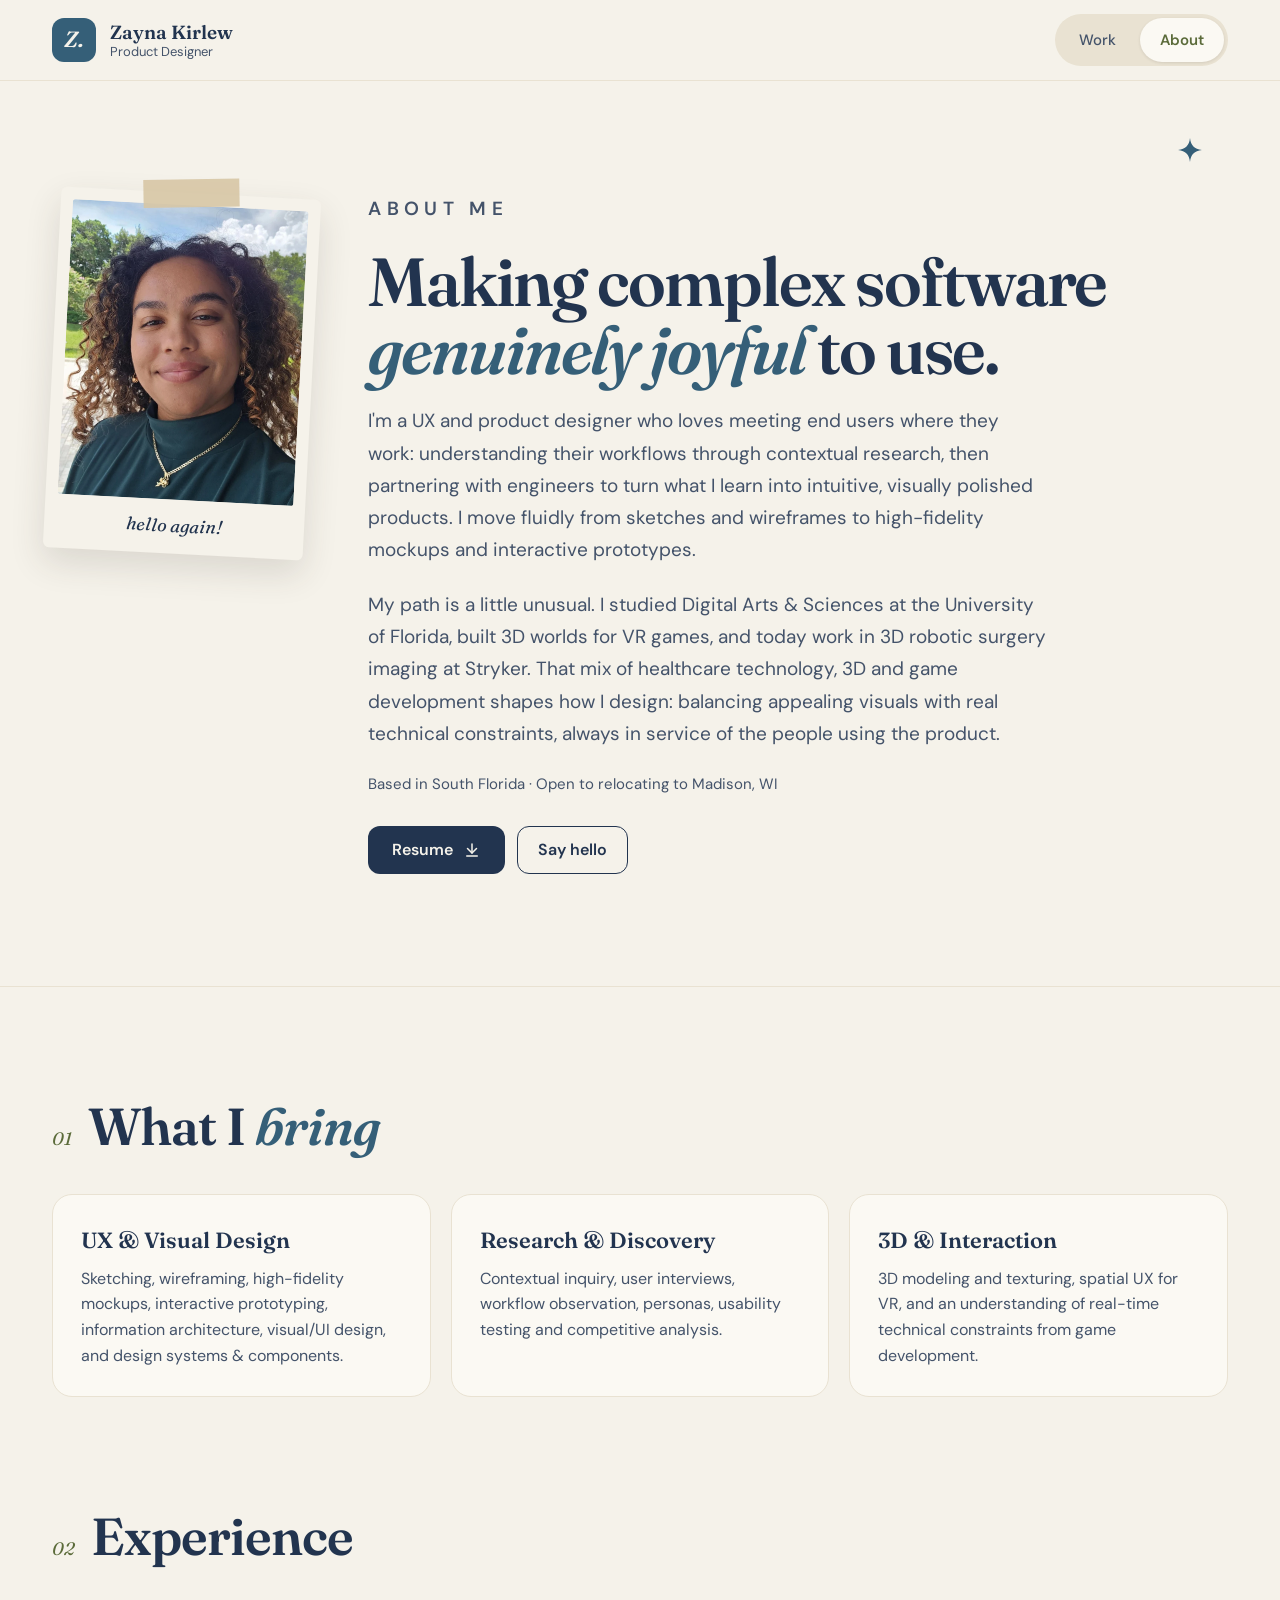
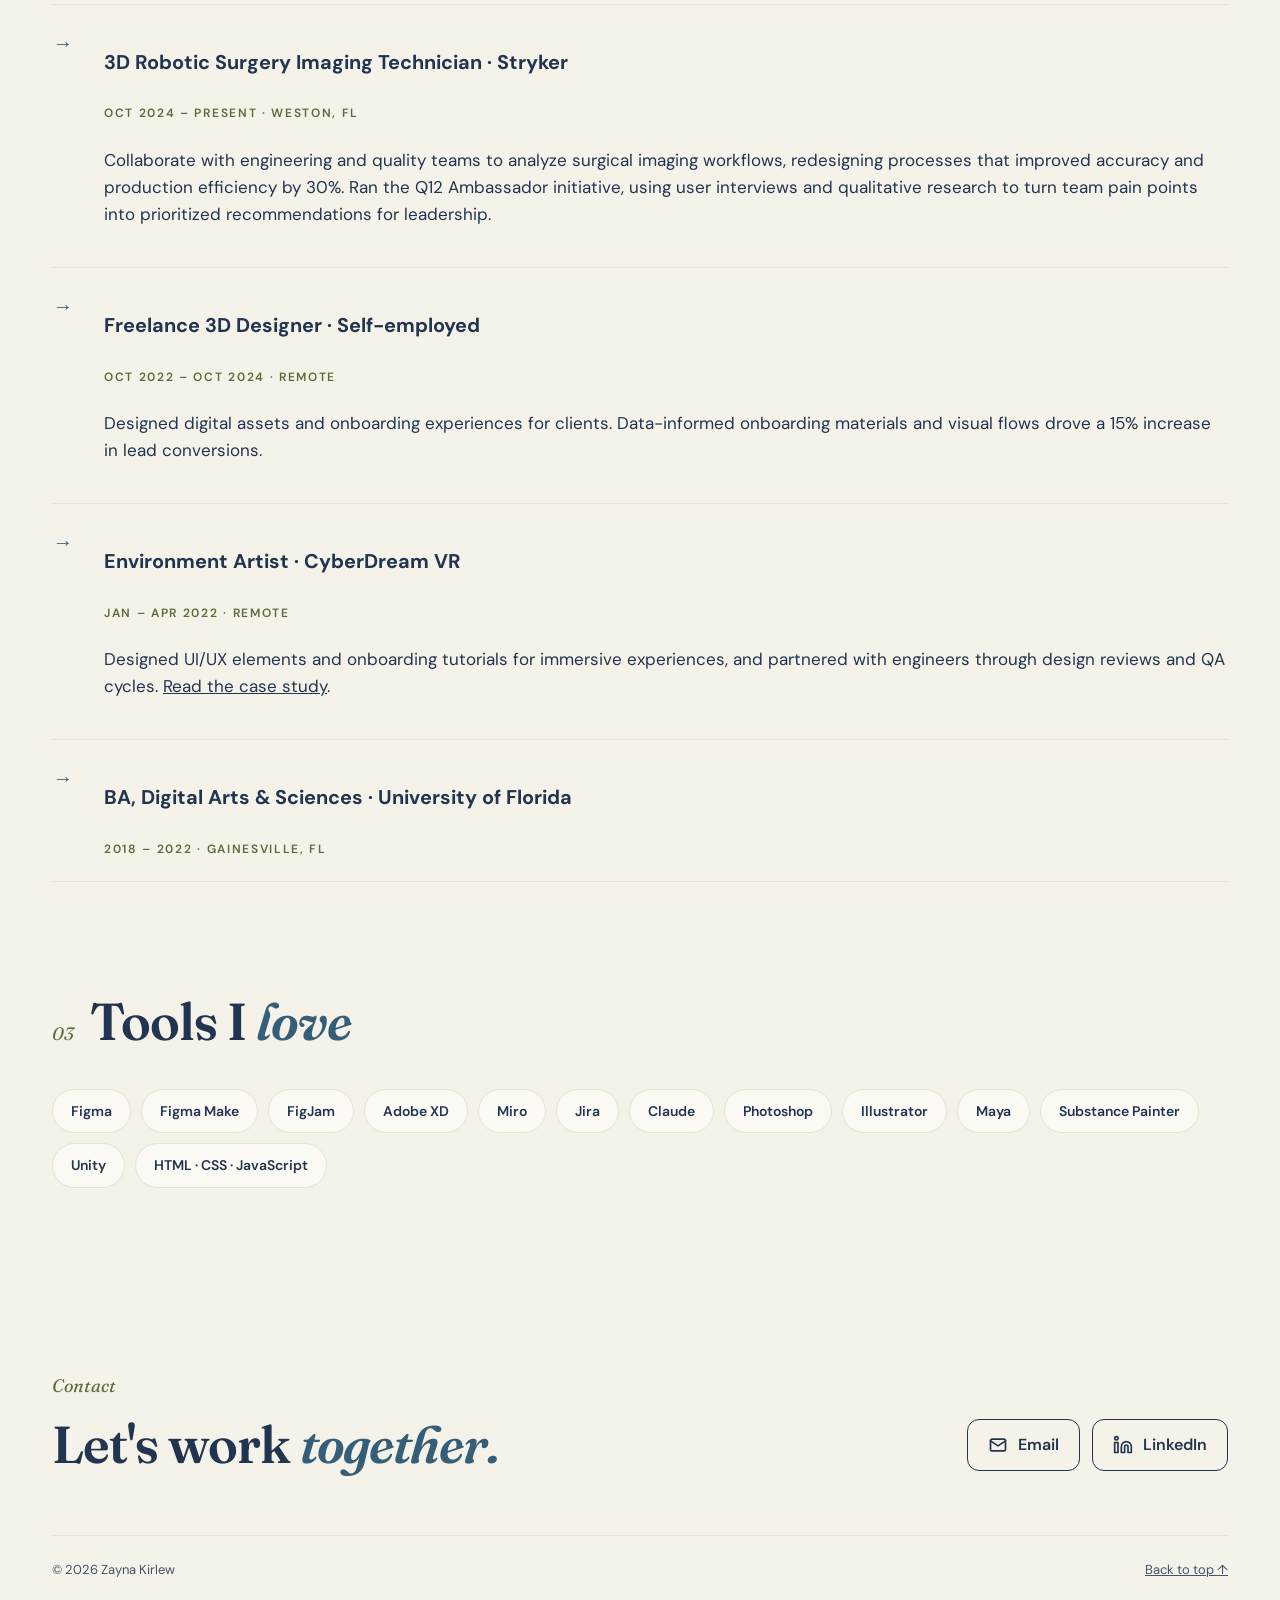
==== commit 9d7d90ac: "Add files via upload" ====
--- a/about.html
+++ b/about.html
@@ -9,7 +9,7 @@
 <link rel="preconnect" href="https://fonts.googleapis.com">
 <link rel="preconnect" href="https://fonts.gstatic.com" crossorigin>
 <link href="https://fonts.googleapis.com/css2?family=Fraunces:ital,opsz,wght@0,9..144,500;0,9..144,600;1,9..144,500;1,9..144,600&family=DM+Sans:wght@400;500;600;700&display=swap" rel="stylesheet">
-<link rel="stylesheet" href="assets/css/style.css">
+<link rel="stylesheet" href="assets/css/style.css?v=20261021b">
 </head>
 <body>
 <a class="skip" href="#main">Skip to content</a>
@@ -32,7 +32,7 @@
 
 <main id="main">
   <section class="hero" aria-labelledby="about-title">
-    <svg class="sparkle" aria-hidden="true" width="26" height="26" viewBox="0 0 24 24" style="right:6%;top:56px"><path d="M12 1C12.8 8 16 11.2 23 12C16 12.8 12.8 16 12 23C11.2 16 8 12.8 1 12C8 11.2 11.2 8 12 1Z" fill="#D9573A"/></svg>
+    <svg class="sparkle" aria-hidden="true" width="26" height="26" viewBox="0 0 24 24" style="right:6%;top:56px"><path d="M12 1C12.8 8 16 11.2 23 12C16 12.8 12.8 16 12 23C11.2 16 8 12.8 1 12C8 11.2 11.2 8 12 1Z" fill="#355F78"/></svg>
     <div class="wrap">
       <div class="about-grid" style="width:100%">
         <figure class="photo">
@@ -143,6 +143,6 @@
   </div>
 </footer>
 
-<script src="assets/js/main.js"></script>
+<script src="assets/js/main.js?v=20261021b"></script>
 </body>
 </html>
--- a/assets/css/style.css
+++ b/assets/css/style.css
@@ -368,3 +368,73 @@
 .cs-section > header .label + h2 { margin-top: 2px; }
 .cs-trio { display: grid; grid-template-columns: repeat(auto-fit, minmax(min(100%, 320px), 1fr)); gap: 24px; }
 .cs-sources { margin: -40px 0 0; max-width: 900px; }
+
+/* ==========================================================
+   Theme: Olive you, navy (design 12)
+   ========================================================== */
+:root {
+  --cream: #F5F2EA;        /* page */
+  --paper: #FBF9F3;        /* cards, tag fill */
+  --grid: #E9E2D2;
+  --line: #E9E2D2;         /* borders, dividers */
+  --chip: #E9E2D2;
+  --ink: #22344F;          /* navy: headings, buttons */
+  --body: #44536A;         /* slate: body text */
+  --muted: #44536A;
+  --coral: #355F78;        /* sea blue: accent words */
+  --coral-text: #355F78;
+  --olive-text: #5B6B3A;   /* olive: labels, numbers */
+  --olive: #22344F;
+  --olive-dark: #22344F;
+  --peach: #A9C4D4;
+  --peach-light: #DCE3CC;
+  --sand: #D8C7A6;
+  --sage-light: #DCE3CC;
+  --on-olive: #F5F2EA;
+}
+.site-header { background: rgba(245,242,234,.92); }
+.brand-mark { background: var(--coral); color: var(--cream); }
+.nav a[aria-current="page"] { color: var(--olive-text); }
+.nav a:hover { color: var(--coral); }
+.kicker, .label, .num, .fact dt, .persona .role + p::before { color: var(--olive-text); }
+.btn-primary { background: var(--ink); color: var(--cream); box-shadow: none; }
+.btn-primary:hover { background: #2D4566; color: var(--cream); }
+.btn-outline:hover { background: var(--ink); color: var(--cream); }
+.photo { background: var(--cream); }
+.photo::before { background: rgba(216,199,166,.9); }
+.photo figcaption { color: var(--ink); }
+.accent { color: var(--coral); }
+.back { color: var(--coral); }
+.quote::before { color: var(--sand); }
+.result strong { color: var(--coral); }
+.cs-wide .zoom, .cs-img .zoom { color: var(--coral); }
+
+/* work section */
+.work { display: flex; flex-direction: column; gap: clamp(56px, 7vw, 80px); }
+.card-media { display: block; border-radius: 22px; overflow: hidden; box-shadow: 0 12px 32px rgba(34,52,79,.08); transition: transform .25s ease, box-shadow .25s ease; }
+.card-media img { width: 100%; height: auto; aspect-ratio: 16 / 9; object-fit: cover; }
+.featured:hover .card-media, .card-project:hover .card-media { transform: translateY(-4px); box-shadow: 0 18px 40px rgba(34,52,79,.14); }
+.featured { display: flex; flex-direction: column; gap: 24px; }
+.featured-text, .card-project { display: flex; flex-direction: column; align-items: flex-start; gap: 12px; }
+.featured h3, .card-project h3 { margin: 0; font-family: var(--serif); font-weight: 600; line-height: 1.18; letter-spacing: -.01em; }
+.featured h3 { font-size: clamp(28px, 2.8vw, 36px); }
+.card-project h3 { font-size: 26px; }
+.featured h3 a, .card-project h3 a { color: var(--ink); text-decoration: none; }
+.featured h3 a:hover, .card-project h3 a:hover { color: var(--coral); }
+.featured p { margin: 0; max-width: 720px; font-size: 17px; line-height: 1.7; color: var(--body); }
+.card-project p { margin: 0; font-size: 16px; line-height: 1.65; color: var(--body); }
+.card-grid { display: grid; grid-template-columns: repeat(auto-fit, minmax(min(100%, 420px), 1fr)); gap: 64px 40px; }
+.card-project .card-media { align-self: stretch; margin-bottom: 4px; }
+.tags { list-style: none; margin: 0; padding: 0; display: flex; flex-wrap: wrap; gap: 8px; }
+.tags li { font-size: 13px; font-weight: 600; padding: 6px 12px; border-radius: 999px; border: 1.5px solid var(--sand); color: var(--body); background: var(--paper); }
+.btn-case { margin-top: 6px; min-height: 48px; padding: 0 24px; font-size: 16px; }
+
+/* 3D band: light sand, stays secondary */
+.band { background-color: #E9E2D2; background-image: none; color: var(--ink); }
+.band .label { color: var(--olive-text); }
+.band .h2 { color: var(--ink); }
+.band p { color: var(--body); }
+
+/* callouts on case studies */
+.callout { background: var(--ink); }
+.callout .label { color: var(--sand); }
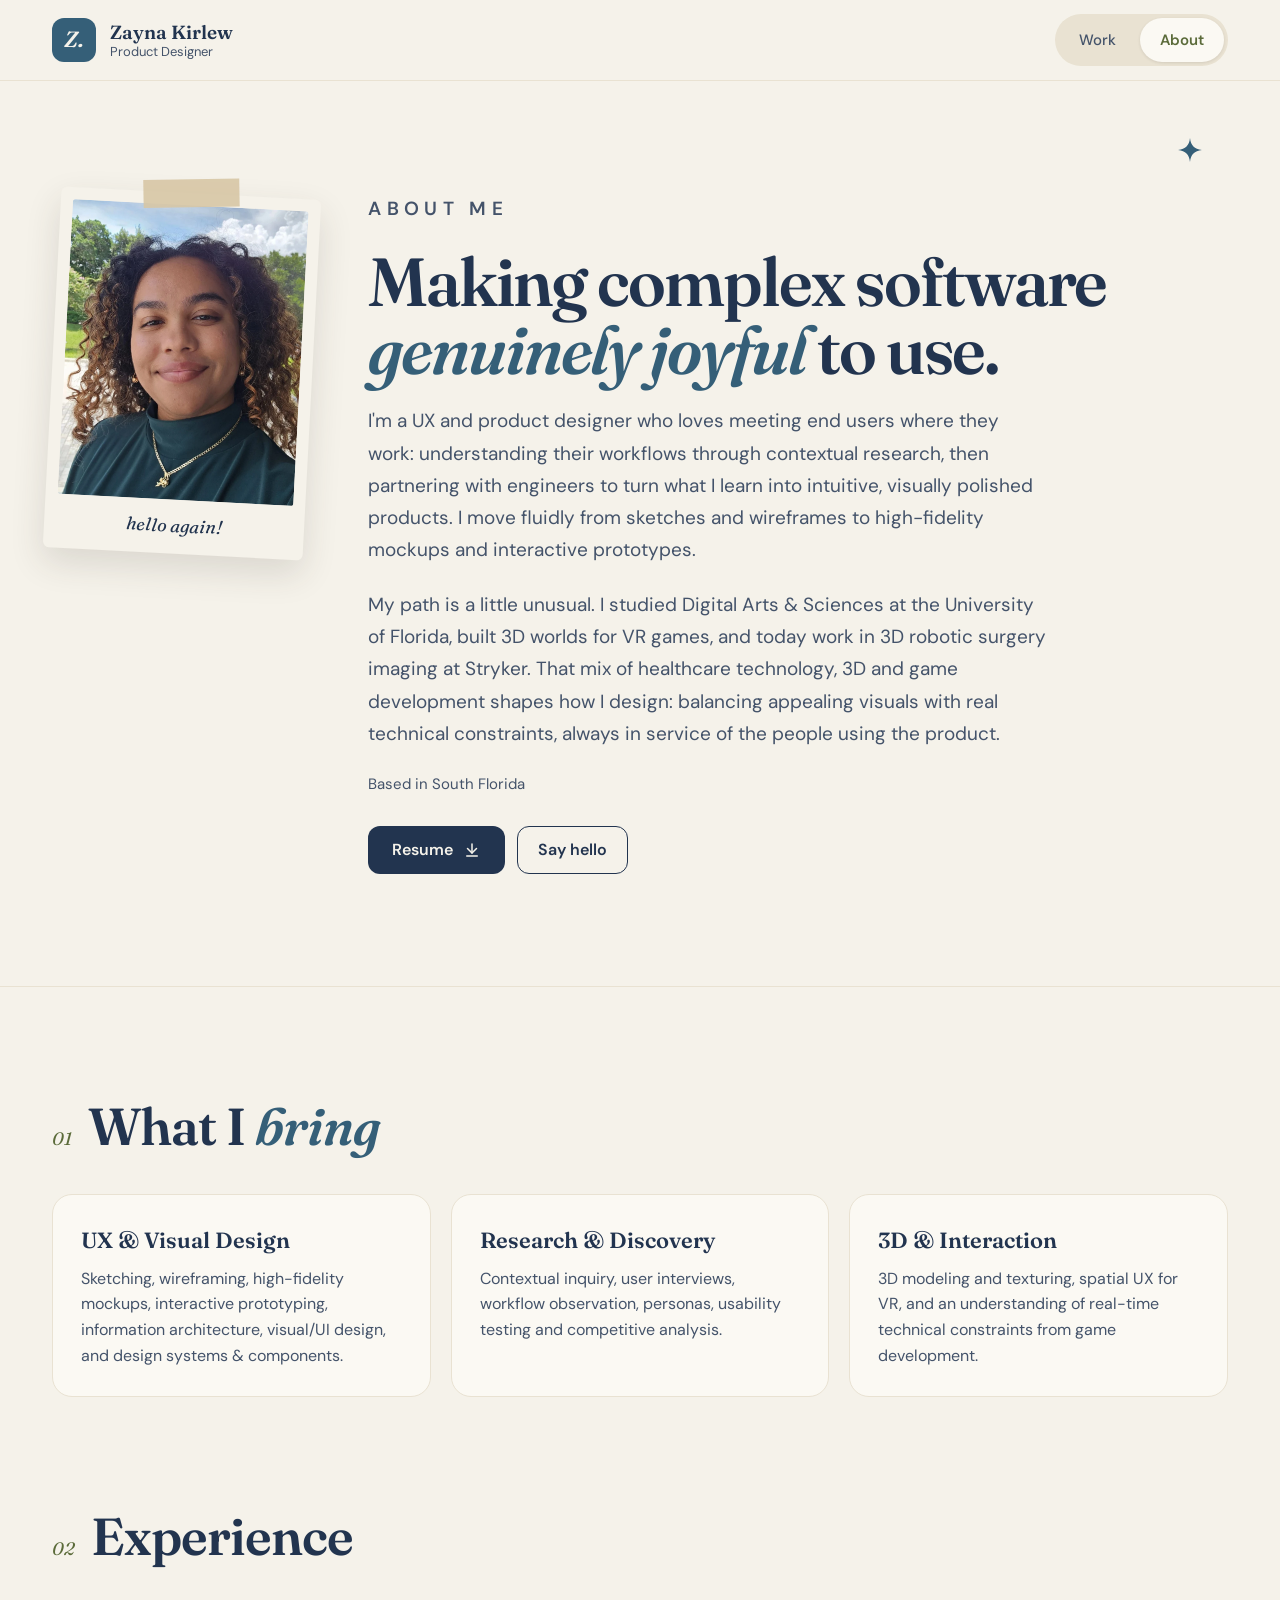
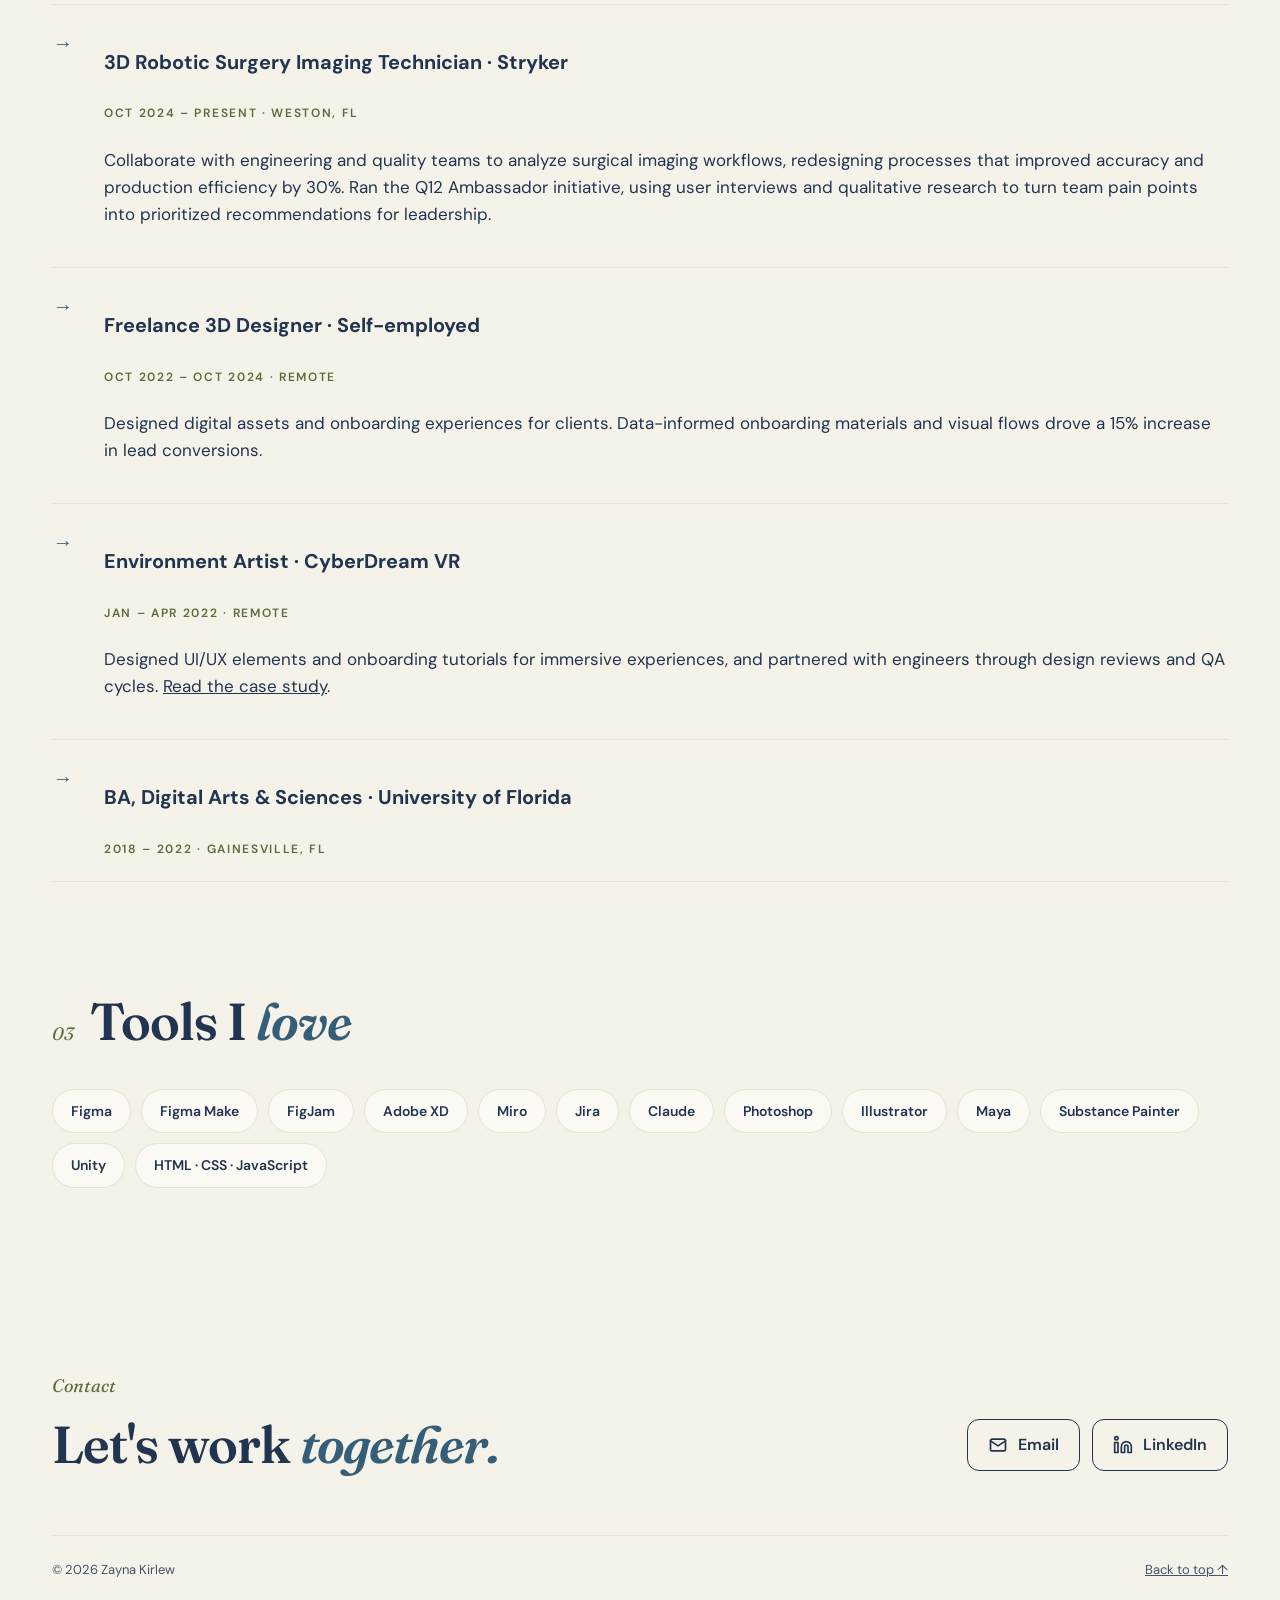
==== commit 11d6e9a9: "Add files via upload" ====
--- a/about.html
+++ b/about.html
@@ -9,7 +9,7 @@
 <link rel="preconnect" href="https://fonts.googleapis.com">
 <link rel="preconnect" href="https://fonts.gstatic.com" crossorigin>
 <link href="https://fonts.googleapis.com/css2?family=Fraunces:ital,opsz,wght@0,9..144,500;0,9..144,600;1,9..144,500;1,9..144,600&family=DM+Sans:wght@400;500;600;700&display=swap" rel="stylesheet">
-<link rel="stylesheet" href="assets/css/style.css?v=20261021b">
+<link rel="stylesheet" href="assets/css/style.css?v=20261021i">
 </head>
 <body>
 <a class="skip" href="#main">Skip to content</a>
@@ -44,7 +44,7 @@
           <h1 id="about-title" class="h2" style="font-size:clamp(40px,5.5vw,68px)">Making complex software <span class="accent">genuinely joyful</span> to use.</h1>
           <p>I'm a UX and product designer who loves meeting end users where they work: understanding their workflows through contextual research, then partnering with engineers to turn what I learn into intuitive, visually polished products. I move fluidly from sketches and wireframes to high-fidelity mockups and interactive prototypes.</p>
           <p>My path is a little unusual. I studied Digital Arts &amp; Sciences at the University of Florida, built 3D worlds for VR games, and today work in 3D robotic surgery imaging at Stryker. That mix of healthcare technology, 3D and game development shapes how I design: balancing appealing visuals with real technical constraints, always in service of the people using the product.</p>
-          <p class="note" style="font-size:15px">Based in South Florida · Open to relocating to Madison, WI</p>
+          <p class="note" style="font-size:15px">Based in South Florida</p>
           <div style="display:flex;flex-wrap:wrap;gap:12px;padding-top:6px">
             <a class="btn btn-primary" href="assets/Zayna-Kirlew-Resume.pdf" target="_blank" rel="noopener">
               Resume
@@ -143,6 +143,6 @@
   </div>
 </footer>
 
-<script src="assets/js/main.js?v=20261021b"></script>
+<script src="assets/js/main.js?v=20261021i"></script>
 </body>
 </html>
--- a/assets/css/style.css
+++ b/assets/css/style.css
@@ -438,3 +438,46 @@
 /* callouts on case studies */
 .callout { background: var(--ink); }
 .callout .label { color: var(--sand); }
+
+/* feedback -> decision pairs */
+.fb-pair { position: relative; display: grid; grid-template-columns: 56px minmax(0,1fr); gap: 0 20px; padding: 28px; border-radius: 22px; background: var(--paper); border: 1px solid var(--line); }
+.fb-num { grid-row: 1 / span 3; font-family: var(--serif); font-style: italic; font-size: 34px; line-height: 1; color: var(--olive-text); }
+.fb-quote { margin: 0; display: flex; flex-direction: column; gap: 8px; }
+.fb-quote p { margin: 0; font-family: var(--serif); font-style: italic; font-size: 21px; line-height: 1.5; color: var(--ink); }
+.fb-quote cite { font-style: normal; font-size: 13px; font-weight: 600; color: var(--body); }
+.fb-link { padding: 14px 0; }
+.fb-link span { display: inline-flex; align-items: center; gap: 6px; font-size: 12px; font-weight: 700; letter-spacing: .14em; text-transform: uppercase; color: var(--coral); }
+.fb-decision { display: flex; flex-direction: column; gap: 8px; padding: 20px 22px; border-radius: 16px; background: var(--cream); border-left: 3px solid var(--coral); }
+.fb-decision h3 { margin: 0; font-family: var(--serif); font-weight: 600; font-size: 22px; line-height: 1.25; color: var(--ink); }
+.fb-decision p { margin: 0; font-size: 17px; line-height: 1.7; color: var(--body); }
+@media (max-width: 560px) { .fb-pair { grid-template-columns: 1fr; padding: 22px; } .fb-num { grid-row: auto; margin-bottom: 8px; } }
+
+/* Kindle case study: directions grid, phone + text splits, video */
+.cs-pair { display: grid; grid-template-columns: repeat(auto-fit, minmax(min(100%, 380px), 1fr)); gap: 24px; }
+.cs-dirs { display: grid; grid-template-columns: repeat(auto-fit, minmax(min(100%, 300px), 1fr)); gap: 24px; }
+.cs-split { display: grid; grid-template-columns: minmax(0, 360px) minmax(0, 1fr); gap: clamp(28px, 5vw, 64px); align-items: center; }
+.cs-split.wide-media { grid-template-columns: minmax(0, 1.3fr) minmax(0, 1fr); }
+.cs-split .cs-wide a { background: #fff; }
+.cs-split-text { display: flex; flex-direction: column; gap: 14px; }
+.cs-split-text h3 { margin: 0; font-family: var(--serif); font-weight: 600; font-size: clamp(26px, 3vw, 32px); line-height: 1.15; color: var(--ink); }
+.cs-split-text p, .cs-split-text ul { margin: 0; font-size: 18px; line-height: 1.75; color: var(--body); }
+.cs-split-text ul { padding-left: 22px; }
+.cs-video { margin: 0; display: flex; flex-direction: column; gap: 12px; }
+.cs-video video { display: block; width: 100%; max-width: 340px; height: auto; border-radius: 22px; background: #111; box-shadow: 0 12px 32px rgba(58,51,40,.12); }
+.cs-video figcaption { font-size: 14px; color: var(--muted); }
+@media (max-width: 760px) { .cs-split, .cs-split.wide-media { grid-template-columns: 1fr; } .cs-split .cs-wide, .cs-video { max-width: 380px; } }
+.cs-compare { display: grid; grid-template-columns: minmax(0, .37fr) minmax(0, 1fr); gap: 24px; align-items: start; }
+@media (max-width: 760px) { .cs-compare { grid-template-columns: 1fr; } .cs-compare > .cs-wide:first-child { max-width: 320px; } }
+.cs-phones { display: grid; grid-template-columns: repeat(auto-fill, minmax(min(100%, 200px), 260px)); gap: 28px; }
+.cs-phones img { border-radius: 14px; }
+@media (max-width: 560px) { .cs-phones { grid-template-columns: repeat(2, minmax(0, 1fr)); gap: 16px; } }
+.cs-video.square video { max-width: 460px; aspect-ratio: 1 / 1; object-fit: cover; }
+.cs-pair .cs-video.square video { max-width: 100%; }
+.cs-dirs.four { grid-template-columns: repeat(auto-fit, minmax(min(100%, 240px), 1fr)); }
+
+/* Email options menu */
+.email-menu { position: absolute; z-index: 100; min-width: 230px; display: flex; flex-direction: column; gap: 2px; padding: 8px; background: var(--paper); border: 1px solid var(--line); border-radius: 16px; box-shadow: 0 18px 40px rgba(34,52,79,.18); }
+.email-menu[hidden] { display: none; }
+.email-menu-addr { margin: 0; padding: 8px 12px 10px; font-size: 13px; color: var(--body); border-bottom: 1px solid var(--line); margin-bottom: 4px; }
+.email-menu a, .email-menu button { display: block; width: 100%; text-align: left; padding: 11px 12px; border: 0; border-radius: 10px; background: none; font: inherit; font-size: 15px; font-weight: 600; color: var(--ink); text-decoration: none; cursor: pointer; }
+.email-menu a:hover, .email-menu button:hover, .email-menu a:focus-visible, .email-menu button:focus-visible { background: var(--chip); outline: none; }
